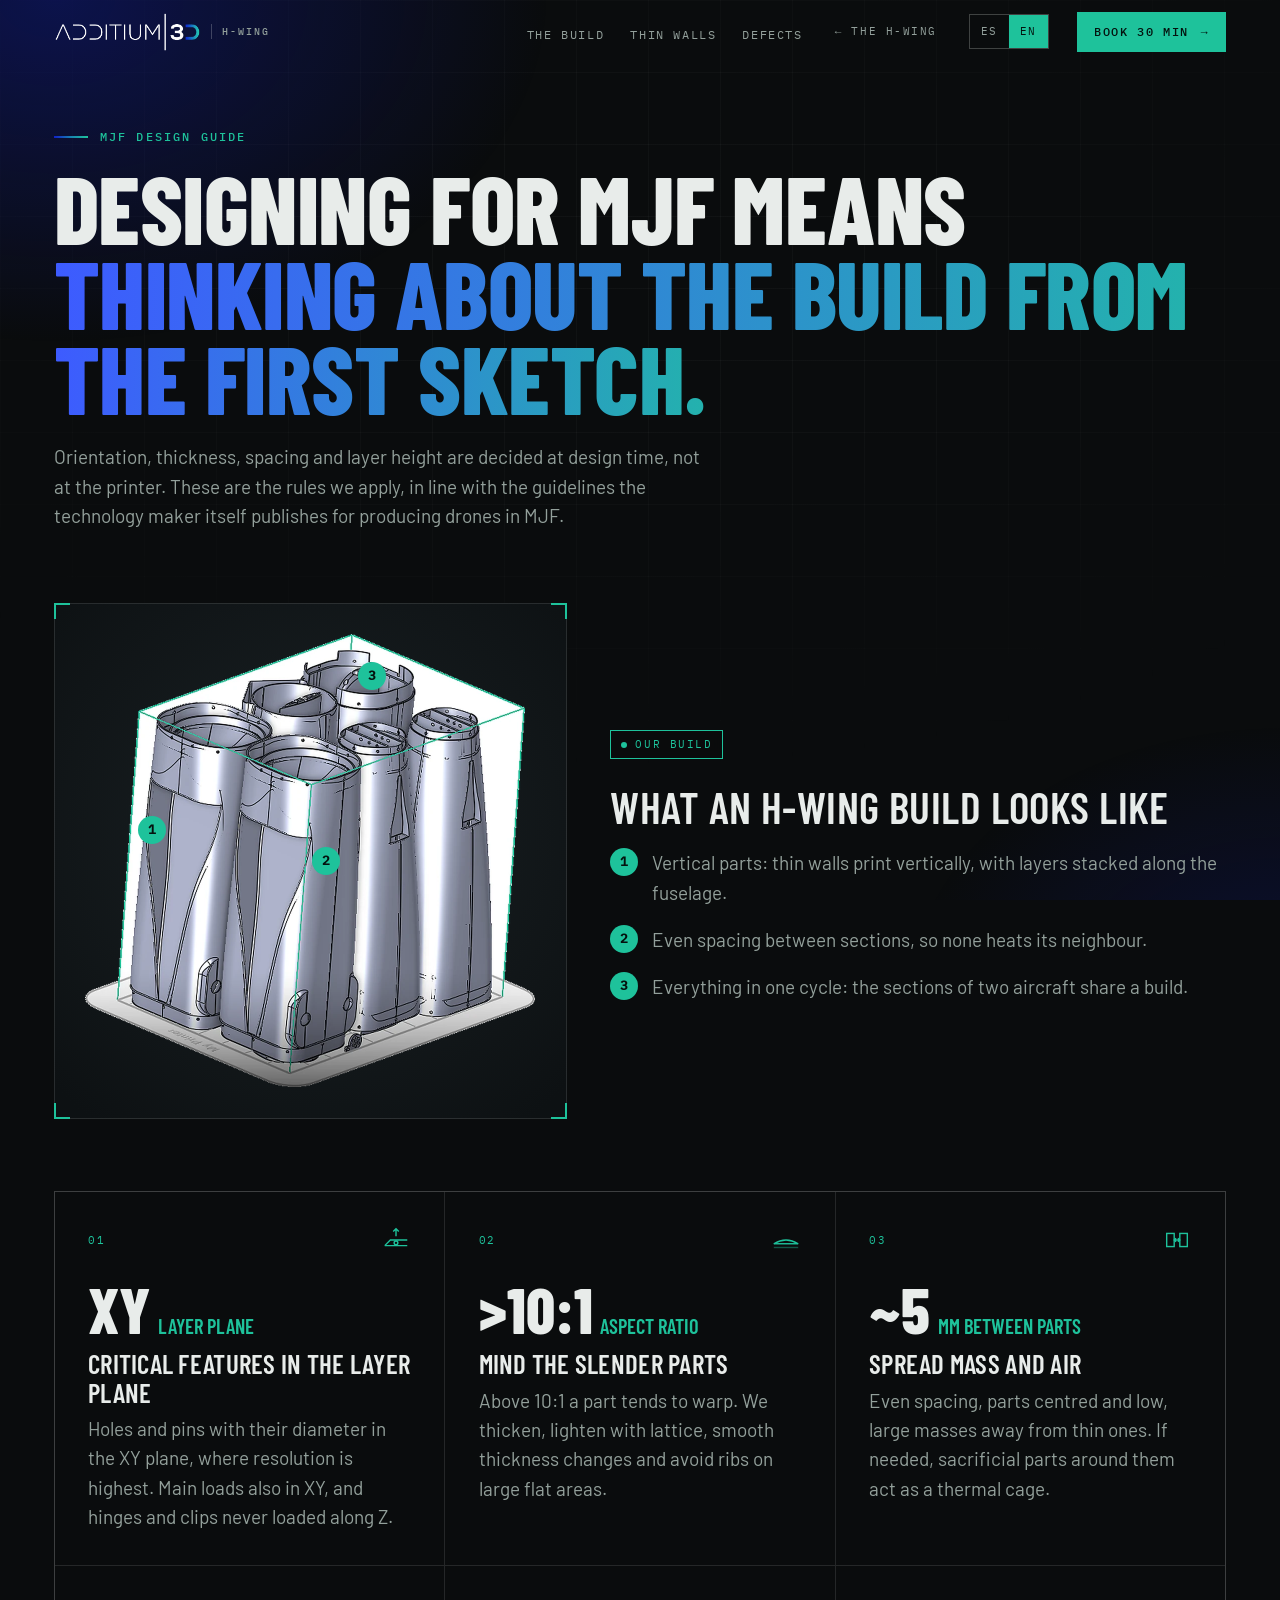
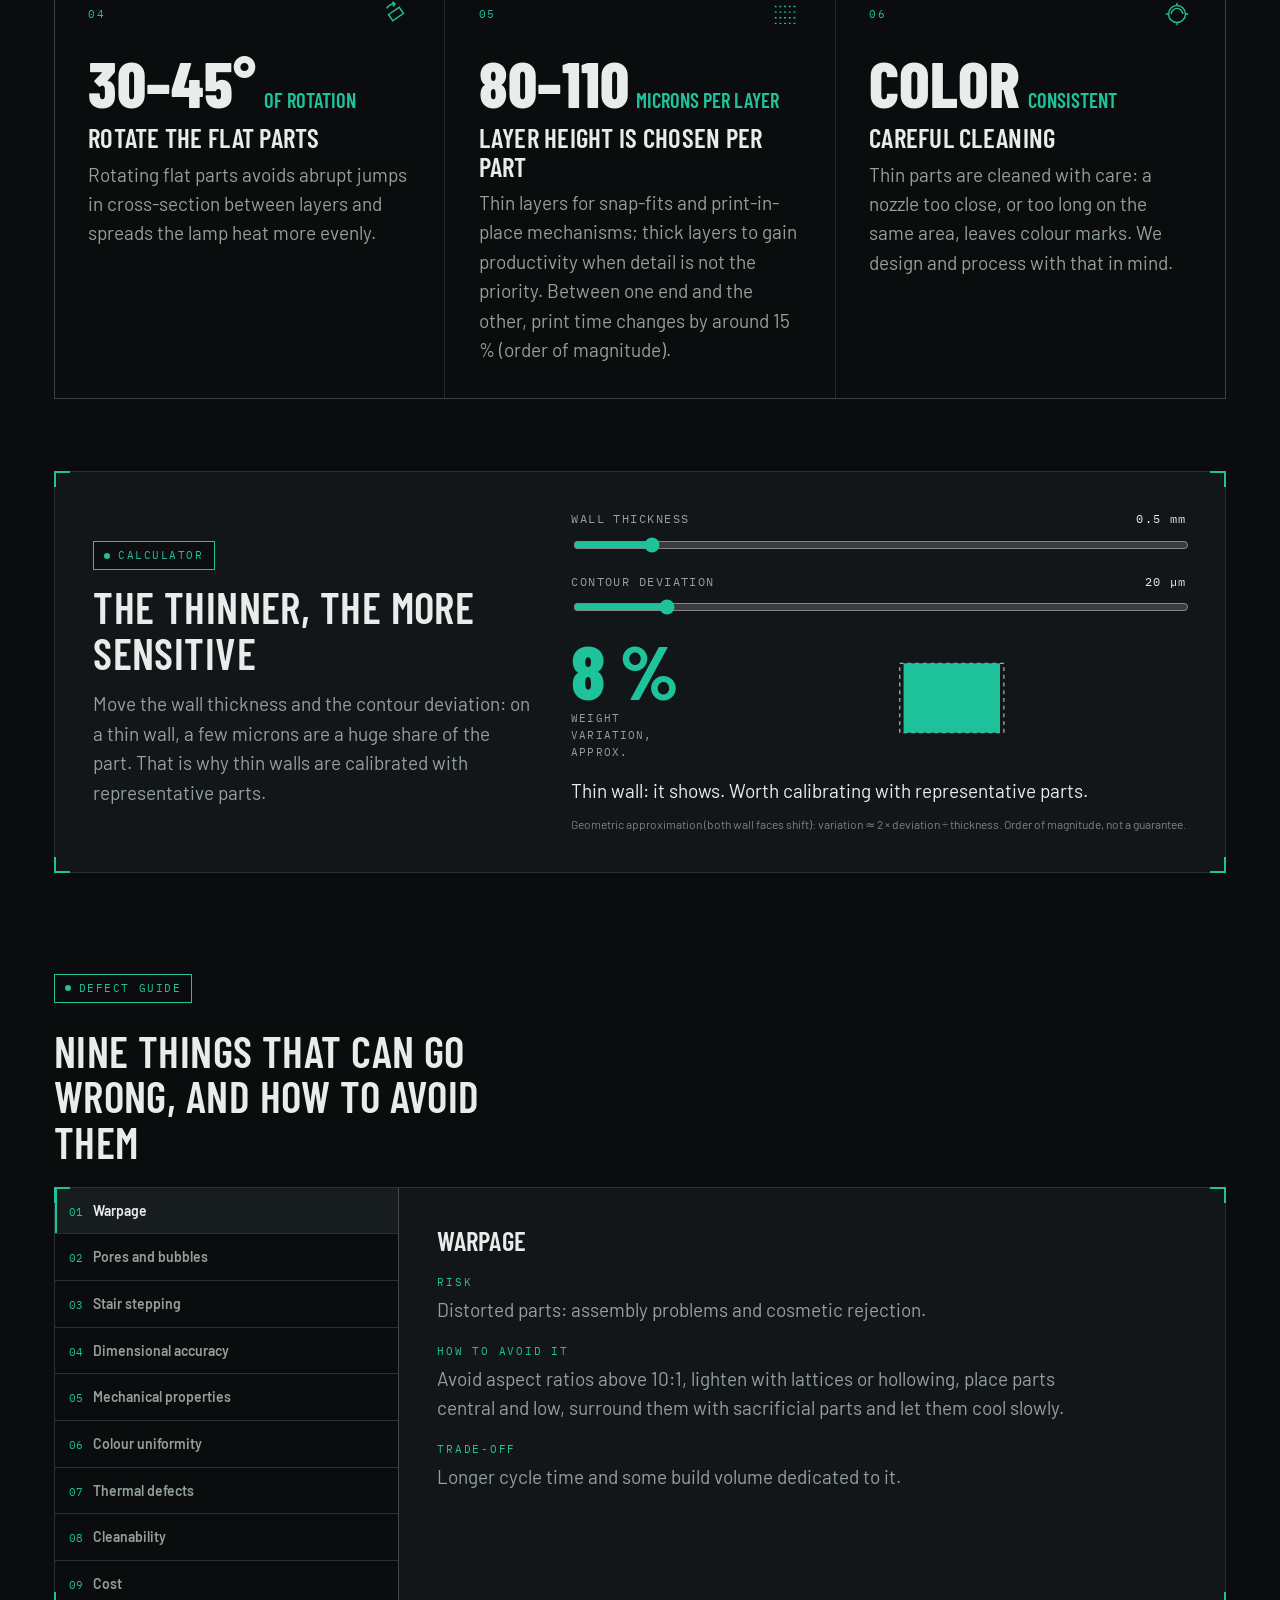
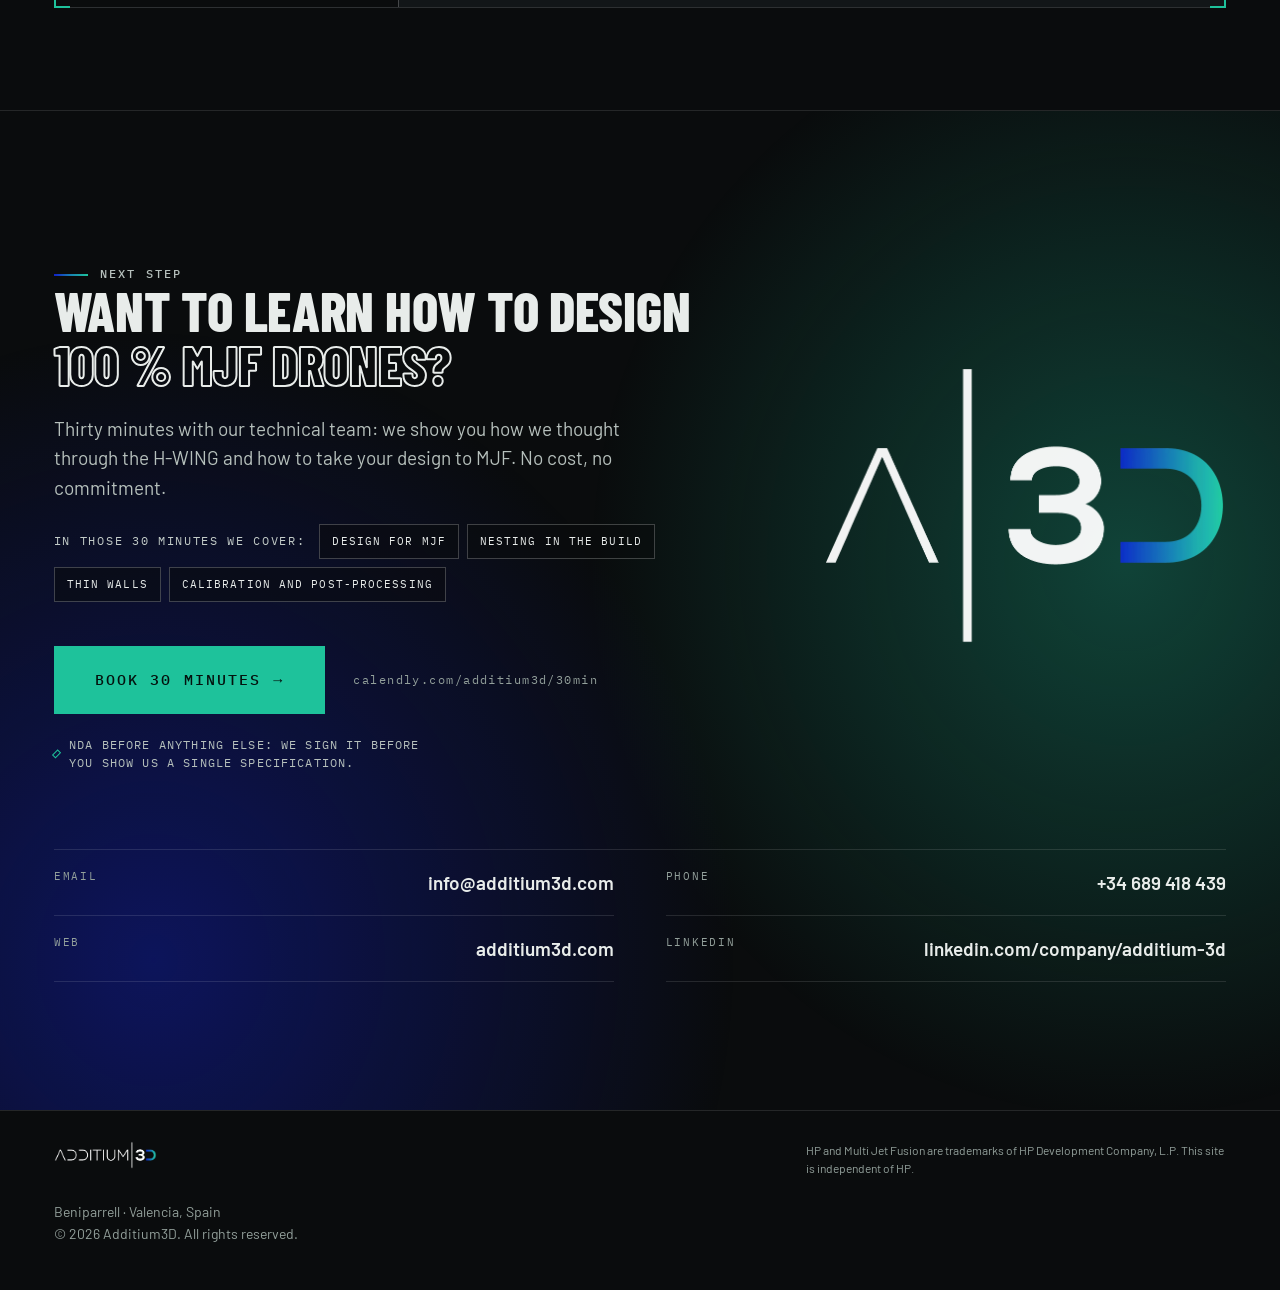
==== diseno.html @ c5a8136a "Add files via upload" ====
<!doctype html>
<html lang="es">
<head>
<meta charset="utf-8">
<meta name="viewport" content="width=device-width,initial-scale=1,viewport-fit=cover">
<title>Diseñar para MJF · Guía | H-WING · Additium3D</title>
<meta name="description" content="Guía de diseño para MJF del equipo de Additium3D: colocación en cuba, espesores de pared, calculadora de sensibilidad y los defectos más habituales con cómo evitarlos.">
<link rel="canonical" href="https://dronesmjf.com/diseno.html">
<meta property="og:type" content="article">
<meta property="og:site_name" content="Additium3D">
<meta property="og:url" content="https://dronesmjf.com/diseno.html">
<meta property="og:image" content="https://dronesmjf.com/og.jpg">
<meta name="theme-color" content="#0a0c0d">
<meta name="color-scheme" content="dark">
<link rel="icon" href="assets/favicon.png" type="image/png">
<link rel="preload" href="assets/fonts/barlow-condensed-latin-800-normal.woff2" as="font" type="font/woff2" crossorigin>
<link rel="stylesheet" href="css/styles.css">
</head>
<body>
<div class="ambient" aria-hidden="true"></div>
<a class="skip" href="#diseno" data-i="skip">Saltar al contenido</a>

<!-- ======================= NAV ======================= -->
<header class="nav" id="nav">
  <div class="wrap">
    <a class="brand" href="index.html" aria-label="Additium3D · H-WING"><img src="assets/img/logo-full.webp" width="111" height="30" alt=""><b>H-WING</b></a>
    <ul class="menu">
      <li><a href="#cuba" data-i="dp.nav.cuba">La cuba</a></li>
      <li><a href="#wcalc" data-i="dp.nav.wall">Pared fina</a></li>
      <li><a href="#defectos" data-i="dp.nav.def">Defectos</a></li>
    </ul>
    <a class="back" href="index.html"><span aria-hidden="true">←</span> <span data-i="dp.back">El H-WING</span></a>
    <div class="lang" role="group" aria-label="Idioma / Language">
      <button type="button" data-lang="es" aria-pressed="true">ES</button>
      <button type="button" data-lang="en" aria-pressed="false">EN</button>
    </div>
    <a class="btn sm primary cta-link" href="https://calendly.com/additium3d/30min" target="_blank" rel="noopener"><span data-i="nav.cta">Reserva 30 min</span> <span class="arr" aria-hidden="true">→</span></a>
  </div>
  <div class="progress" id="progress"></div>
</header>

<main id="top">

<section class="sec dpage" id="diseno">
  <div class="wrap">
    <p class="eyebrow rv" data-i="dp.eyebrow">Guía de diseño para MJF</p>
    <h2 class="display h2 rv" data-i="r.title" style="--d:1">Diseñar para MJF es <em>pensar en la cuba desde el primer trazo.</em></h2>
    <p class="lede rv" data-i="r.lede" style="--d:2">Orientación, espesor, separación y capa se deciden en el diseño, no al imprimir. Estas son las reglas que aplicamos, en línea con las guías que publica el propio fabricante de la tecnología para producir drones en MJF.</p>

    <div class="cuba rv" id="cuba">
      <figure class="cuba-fig frame" style="margin:0">
        <img src="assets/img/cuba.webp" width="900" height="906" alt="Cuba de impresión del H-WING con las secciones de fuselaje colocadas en vertical" data-i-alt="r.cb.alt" loading="lazy">
        <span class="pin" style="left:19%;top:44%">1</span>
        <span class="pin" style="left:53%;top:50%">2</span>
        <span class="pin" style="left:62%;top:14%">3</span>
      </figure>
      <div class="cuba-copy">
        <p class="tag acc" data-i="r.cb.tag">Nuestra cuba</p>
        <h3 class="display h3" data-i="r.cb.t" style="font-size:clamp(28px,3.4vw,46px);margin:14px 0 18px">Así se ve una cuba del H-WING</h3>
        <ol class="cuba-list">
          <li><b>1</b><span data-i="r.cb.1">Piezas verticales: las paredes finas se imprimen en vertical, con las capas apiladas a lo largo del fuselaje.</span></li>
          <li><b>2</b><span data-i="r.cb.2">Separación pareja entre secciones, para que ninguna caliente a su vecina.</span></li>
          <li><b>3</b><span data-i="r.cb.3">Todo en un ciclo: las secciones de dos aeronaves comparten cuba.</span></li>
        </ol>
      </div>
    </div>

    <div class="levers rules">
      <article class="lever rv" style="--d:1">
        <div class="n"><span>01</span><svg viewBox="0 0 32 32"><path d="M4 22h24M4 22l6-6h18"/><circle cx="16" cy="19" r="2"/><path d="M16 4v8M13 7l3-3 3 3"/></svg></div>
        <div class="v"><span>XY</span><small data-i="r.1.u">plano de capa</small></div>
        <h3 class="h3" data-i="r.1.t">Lo crítico, en el plano de capa</h3>
        <p data-i="r.1.d">Agujeros y pasadores con su diámetro en el plano XY, donde la resolución es máxima. Los esfuerzos principales también en XY, y las bisagras y clips nunca cargados en Z.</p>
      </article>
      <article class="lever rv" style="--d:2">
        <div class="n"><span>02</span><svg viewBox="0 0 32 32"><path d="M3 20h26"/><path d="M3 20Q16 12 29 20"/><path d="M3 24h26" opacity=".4"/></svg></div>
        <div class="v"><span>>10:1</span><small data-i="r.2.u">relación de aspecto</small></div>
        <h3 class="h3" data-i="r.2.t">Cuidado con lo esbelto</h3>
        <p data-i="r.2.d">Por encima de 10:1 una pieza tiende a alabearse. Se engrosa, se aligera con celosía, se suavizan los cambios de espesor y se evitan nervios en planos grandes.</p>
      </article>
      <article class="lever rv" style="--d:3">
        <div class="n"><span>03</span><svg viewBox="0 0 32 32"><rect x="5" y="9" width="8" height="14"/><rect x="19" y="9" width="8" height="14"/><path d="M13 16h6M15 14l-2 2 2 2M17 14l2 2-2 2"/></svg></div>
        <div class="v"><span>~5</span><small data-i="r.3.u">mm entre piezas</small></div>
        <h3 class="h3" data-i="r.3.t">Reparte masa y aire</h3>
        <p data-i="r.3.d">Separación homogénea, piezas centradas y bajas, masas grandes lejos de las finas. Si hace falta, piezas sacrificiales alrededor como jaula térmica.</p>
      </article>
      <article class="lever rv" style="--d:1">
        <div class="n"><span>04</span><svg viewBox="0 0 32 32"><rect x="9" y="12" width="14" height="8" transform="rotate(-35 16 16)"/><path d="M6 10a11 11 0 0 1 8-5M12 3l3 2-2 3"/></svg></div>
        <div class="v"><span>30–45°</span><small data-i="r.4.u">de giro</small></div>
        <h3 class="h3" data-i="r.4.t">Gira lo plano</h3>
        <p data-i="r.4.d">Rotar las piezas planas evita saltos bruscos de superficie entre capas y reparte mejor el calor de las lámparas.</p>
      </article>
      <article class="lever rv" style="--d:2">
        <div class="n"><span>05</span><svg viewBox="0 0 32 32"><path d="M4 8h24M4 14h24M4 20h24M4 26h24" stroke-dasharray="2 3"/></svg></div>
        <div class="v"><span>80–110</span><small data-i="r.5.u">micras de capa</small></div>
        <h3 class="h3" data-i="r.5.t">La capa se elige por pieza</h3>
        <p data-i="r.5.d">Capa fina para encajes y mecanismos print-in-place; capa gruesa para ganar productividad cuando el detalle no manda. Entre un extremo y otro, el tiempo de impresión cambia en torno a un 15 % (orden de magnitud).</p>
      </article>
      <article class="lever rv" style="--d:3">
        <div class="n"><span>06</span><svg viewBox="0 0 32 32"><circle cx="16" cy="16" r="9"/><path d="M10 16a6 6 0 0 1 12 0" /><path d="M16 4v3M16 25v3M4 16h3M25 16h3"/></svg></div>
        <div class="v"><span>Color</span><small data-i="r.6.u">uniforme</small></div>
        <h3 class="h3" data-i="r.6.t">Limpieza con mimo</h3>
        <p data-i="r.6.d">Las piezas finas se limpian con cuidado: una pistola demasiado cerca, o mucho tiempo en la misma zona, deja marcas de color. Se diseña y se procesa pensando en ello.</p>
      </article>
    </div>

    <div class="wcalc frame rv" id="wcalc">
      <div class="wc-copy">
        <p class="tag acc" data-i="r.wc.tag">Calculadora</p>
        <h3 class="display h3" data-i="r.wc.t" style="font-size:clamp(28px,3.4vw,46px);margin:14px 0 14px">Cuanto más fina, más sensible</h3>
        <p data-i="r.wc.p">Mueve el espesor de pared y la desviación del contorno: en una pared fina, unas pocas micras son un porcentaje enorme de la pieza. Por eso las paredes finas se calibran con piezas representativas.</p>
      </div>
      <div class="wc-ui">
        <label class="wc-row"><span data-i="r.wc.l1">Espesor de pared</span><output id="wcT">0,5 mm</output>
          <input type="range" id="wcTin" min="0.3" max="2" step="0.1" value="0.5" aria-label="Espesor de pared" data-i-aria="r.wc.l1"></label>
        <label class="wc-row"><span data-i="r.wc.l2">Desviación del contorno</span><output id="wcD">20 µm</output>
          <input type="range" id="wcDin" min="10" max="80" step="5" value="20" aria-label="Desviación del contorno" data-i-aria="r.wc.l2"></label>
        <div class="wc-res">
          <div class="wc-out"><b id="wcV">8 %</b><small data-i="r.wc.out">de variación de peso, aprox.</small></div>
          <svg viewBox="0 0 340 70" role="img" aria-label="Esquema de la sección de una pared con su desviación" data-i-aria="r.wc.aria">
            <rect id="wcGhost" class="wc-ghost" x="145" y="8" width="50" height="54"/>
            <rect id="wcWall" class="wc-wall" x="150" y="8" width="40" height="54"/>
          </svg>
        </div>
        <p class="wc-msg" id="wcM1" data-i="r.wc.m1" hidden>Pared gruesa: la desviación casi no se nota en el peso.</p>
        <p class="wc-msg" id="wcM2" data-i="r.wc.m2">Pared fina: ya se nota. Conviene calibrar con piezas representativas.</p>
        <p class="wc-msg warn" id="wcM3" data-i="r.wc.m3" hidden>Muy sensible: aquí la calibración del proceso lo decide todo.</p>
        <p class="wc-foot" data-i="r.wc.foot">Aproximación geométrica (las dos caras de la pared se desplazan): variación ≈ 2 × desviación ÷ espesor. Orden de magnitud, no una garantía.</p>
      </div>
    </div>

    <div class="dg-head rv" id="defectos">
      <p class="tag acc" data-i="r.dg.tag">Guía de defectos</p>
      <h3 class="display h3" data-i="r.dg.t" style="font-size:clamp(28px,3.4vw,46px);margin:14px 0 0;max-width:22ch">Nueve cosas que pueden torcerse, y cómo se evitan</h3>
    </div>
    <div class="dg frame rv" id="dg">
      <div class="dg-tabs" role="tablist" aria-label="Tipos de defecto" data-i-aria="r.dg.aria">
          <button type="button" role="tab" id="dgt-warp" aria-controls="dgp-warp" aria-selected="true" tabindex="0"><span>01</span><b data-i="r.d.warp.n">Alabeo</b></button>
          <button type="button" role="tab" id="dgt-pore" aria-controls="dgp-pore" aria-selected="false" tabindex="-1"><span>02</span><b data-i="r.d.pore.n">Poros y burbujas</b></button>
          <button type="button" role="tab" id="dgt-stair" aria-controls="dgp-stair" aria-selected="false" tabindex="-1"><span>03</span><b data-i="r.d.stair.n">Escalonado</b></button>
          <button type="button" role="tab" id="dgt-dim" aria-controls="dgp-dim" aria-selected="false" tabindex="-1"><span>04</span><b data-i="r.d.dim.n">Precisión dimensional</b></button>
          <button type="button" role="tab" id="dgt-mech" aria-controls="dgp-mech" aria-selected="false" tabindex="-1"><span>05</span><b data-i="r.d.mech.n">Propiedades mecánicas</b></button>
          <button type="button" role="tab" id="dgt-color" aria-controls="dgp-color" aria-selected="false" tabindex="-1"><span>06</span><b data-i="r.d.color.n">Uniformidad de color</b></button>
          <button type="button" role="tab" id="dgt-therm" aria-controls="dgp-therm" aria-selected="false" tabindex="-1"><span>07</span><b data-i="r.d.therm.n">Defectos térmicos</b></button>
          <button type="button" role="tab" id="dgt-clean" aria-controls="dgp-clean" aria-selected="false" tabindex="-1"><span>08</span><b data-i="r.d.clean.n">Limpieza</b></button>
          <button type="button" role="tab" id="dgt-cost" aria-controls="dgp-cost" aria-selected="false" tabindex="-1"><span>09</span><b data-i="r.d.cost.n">Coste</b></button>
      </div>
      <div class="dg-body">
        <div class="dg-panel" role="tabpanel" id="dgp-warp" aria-labelledby="dgt-warp">
          <h4 class="h3" data-i="r.d.warp.n">Alabeo</h4>
          <dl>
            <div><dt data-i="r.dg.risk">Riesgo</dt><dd data-i="r.d.warp.r">Piezas deformadas: problemas de montaje y rechazo estético.</dd></div>
            <div><dt data-i="r.dg.fix">Cómo se evita</dt><dd data-i="r.d.warp.f">Evitar relaciones de aspecto superiores a 10:1, aligerar con celosía o vaciados, colocar centrado y bajo, rodear con piezas sacrificiales y dejar enfriar despacio.</dd></div>
            <div><dt data-i="r.dg.cost">Contrapartida</dt><dd data-i="r.d.warp.c">Más tiempo de ciclo y algo de volumen de cuba dedicado.</dd></div>
          </dl>
        </div>
        <div class="dg-panel" role="tabpanel" id="dgp-pore" aria-labelledby="dgt-pore" hidden>
          <h4 class="h3" data-i="r.d.pore.n">Poros y burbujas</h4>
          <dl>
            <div><dt data-i="r.dg.risk">Riesgo</dt><dd data-i="r.d.pore.r">Huecos internos en paredes finas: menos vida a fatiga y puntos débiles.</dd></div>
            <div><dt data-i="r.dg.fix">Cómo se evita</dt><dd data-i="r.d.pore.f">Humedad ambiente controlada, calibración térmica al día, detalles pequeños en el centro y mirando hacia abajo, y evitar paredes finas horizontales o inclinadas.</dd></div>
            <div><dt data-i="r.dg.cost">Contrapartida</dt><dd data-i="r.d.pore.c">En casos severos, una espera extra entre capas alarga la tirada.</dd></div>
          </dl>
        </div>
        <div class="dg-panel" role="tabpanel" id="dgp-stair" aria-labelledby="dgt-stair" hidden>
          <h4 class="h3" data-i="r.d.stair.n">Escalonado</h4>
          <dl>
            <div><dt data-i="r.dg.risk">Riesgo</dt><dd data-i="r.d.stair.r">Líneas de capa visibles en superficies inclinadas o curvas.</dd></div>
            <div><dt data-i="r.dg.fix">Cómo se evita</dt><dd data-i="r.d.stair.f">Orientar para evitar ángulos pequeños en las caras planas grandes que miran hacia arriba, y llevar el efecto a la cara menos visible. Una capa más fina lo suaviza.</dd></div>
            <div><dt data-i="r.dg.cost">Contrapartida</dt><dd data-i="r.d.stair.c">Capa más fina: más tiempo y más coste por pieza. No se elimina, se traslada.</dd></div>
          </dl>
        </div>
        <div class="dg-panel" role="tabpanel" id="dgp-dim" aria-labelledby="dgt-dim" hidden>
          <h4 class="h3" data-i="r.d.dim.n">Precisión dimensional</h4>
          <dl>
            <div><dt data-i="r.dg.risk">Riesgo</dt><dd data-i="r.d.dim.r">Desviaciones que impiden ensamblar o crean interferencias.</dd></div>
            <div><dt data-i="r.dg.fix">Cómo se evita</dt><dd data-i="r.d.dim.f">Diámetros de agujeros y ejes en el plano XY, calibración de la máquina con piezas representativas y, en series repetidas, ajuste pieza a pieza.</dd></div>
            <div><dt data-i="r.dg.cost">Contrapartida</dt><dd data-i="r.d.dim.c">Más metrología y tiempo de puesta a punto antes de la serie.</dd></div>
          </dl>
        </div>
        <div class="dg-panel" role="tabpanel" id="dgp-mech" aria-labelledby="dgt-mech" hidden>
          <h4 class="h3" data-i="r.d.mech.n">Propiedades mecánicas</h4>
          <dl>
            <div><dt data-i="r.dg.risk">Riesgo</dt><dd data-i="r.d.mech.r">Resistencia o elasticidad por debajo de lo especificado.</dd></div>
            <div><dt data-i="r.dg.fix">Cómo se evita</dt><dd data-i="r.d.mech.f">Esfuerzos principales en el plano XY, nada crítico cargado en Z, tiradas cortas y ajustes térmicos finos.</dd></div>
            <div><dt data-i="r.dg.cost">Contrapartida</dt><dd data-i="r.d.mech.c">Más temperatura puede degradar el polvo o marcar la superficie: se busca el equilibrio.</dd></div>
          </dl>
        </div>
        <div class="dg-panel" role="tabpanel" id="dgp-color" aria-labelledby="dgt-color" hidden>
          <h4 class="h3" data-i="r.d.color.n">Uniformidad de color</h4>
          <dl>
            <div><dt data-i="r.dg.risk">Riesgo</dt><dd data-i="r.d.color.r">Tonos desiguales entre piezas o zonas: rechazo estético.</dd></div>
            <div><dt data-i="r.dg.fix">Cómo se evita</dt><dd data-i="r.d.color.f">Agrupar piezas de tamaño y espesor parecidos, con la misma orientación, huecos uniformes y una limpieza controlada.</dd></div>
            <div><dt data-i="r.dg.cost">Contrapartida</dt><dd data-i="r.d.color.c">Menos libertad de colocación en la cuba.</dd></div>
          </dl>
        </div>
        <div class="dg-panel" role="tabpanel" id="dgp-therm" aria-labelledby="dgt-therm" hidden>
          <h4 class="h3" data-i="r.d.therm.n">Defectos térmicos</h4>
          <dl>
            <div><dt data-i="r.dg.risk">Riesgo</dt><dd data-i="r.d.therm.r">Degradación o deformación por exceso de calor, con pérdida de propiedades.</dd></div>
            <div><dt data-i="r.dg.fix">Cómo se evita</dt><dd data-i="r.d.therm.f">Reparto uniforme de masa en la cuba y calibración térmica con piezas parecidas a las reales.</dd></div>
            <div><dt data-i="r.dg.cost">Contrapartida</dt><dd data-i="r.d.therm.c">Ensayos previos para afinar la calibración.</dd></div>
          </dl>
        </div>
        <div class="dg-panel" role="tabpanel" id="dgp-clean" aria-labelledby="dgt-clean" hidden>
          <h4 class="h3" data-i="r.d.clean.n">Limpieza</h4>
          <dl>
            <div><dt data-i="r.dg.risk">Riesgo</dt><dd data-i="r.d.clean.r">Polvo atrapado o adherido: más tiempo de postproceso.</dd></div>
            <div><dt data-i="r.dg.fix">Cómo se evita</dt><dd data-i="r.d.clean.f">Ajustar energía y agentes para no sobrefundir ni dejar polvo semifundido, y limpiar con un proceso estándar y controlado.</dd></div>
            <div><dt data-i="r.dg.cost">Contrapartida</dt><dd data-i="r.d.clean.c">Requiere ensayos para no perder calidad de superficie.</dd></div>
          </dl>
        </div>
        <div class="dg-panel" role="tabpanel" id="dgp-cost" aria-labelledby="dgt-cost" hidden>
          <h4 class="h3" data-i="r.d.cost.n">Coste</h4>
          <dl>
            <div><dt data-i="r.dg.risk">Riesgo</dt><dd data-i="r.d.cost.r">Una pieza que no sale a cuenta no se fabrica.</dd></div>
            <div><dt data-i="r.dg.fix">Cómo se evita</dt><dd data-i="r.d.cost.f">Capa más gruesa cuando el detalle no manda, mezcla de polvo fresco y reciclado ajustada, aligerar y empaquetar bien la cuba.</dd></div>
            <div><dt data-i="r.dg.cost">Contrapartida</dt><dd data-i="r.d.cost.c">Puede afectar al acabado o a las propiedades: hay que validarlo.</dd></div>
          </dl>
        </div>
      </div>
    </div>
  </div>
</section>

<!-- ======================= CTA ======================= -->
<section class="cta" id="contacto">
  <div class="wrap">
    <div class="cta-body">
      <p class="eyebrow rv" data-i="dp.next">Siguiente paso</p>
      <h2 class="display rv" style="--d:1"><span data-i="t.t1">¿Quieres aprender a diseñar</span> <span class="o" data-i="t.t2">drones 100 % MJF?</span></h2>
      <p class="rv" style="--d:2" data-i="t.p">Treinta minutos con nuestro equipo técnico: te enseñamos cómo pensamos el H-WING y cómo llevar tu diseño a MJF. Sin coste y sin compromiso.</p>
      <div class="cta-mods rv" style="--d:3">
        <span class="cm-l" data-i="t.mods">En esos 30 minutos vemos:</span>
        <span class="cm" data-i="t.m1">Diseño para MJF</span><span class="cm" data-i="t.m2">Colocación en cuba</span><span class="cm" data-i="t.m3">Paredes finas</span><span class="cm" data-i="t.m4">Calibrado y postproceso</span>
      </div>
      <div class="cta-row rv" style="--d:3">
        <a class="btn primary xl" href="https://calendly.com/additium3d/30min" target="_blank" rel="noopener"><span data-i="t.btn">Reserva 30 minutos</span> <span class="arr" aria-hidden="true">→</span></a>
        <span class="cta-url">calendly.com/additium3d/30min</span>
      </div>
      <p class="cta-nda rv" style="--d:3" data-i="t.nda">NDA antes que nada: lo firmamos antes de ver tu primera especificación.</p>
    </div>
    <img class="cta-mark" src="assets/img/logo-mark.webp" width="813" height="564" alt="" aria-hidden="true" loading="lazy">
    <div class="contact rv" style="--d:4">
      <a href="mailto:info@additium3d.com"><span data-i="t.mail">Email</span>info@additium3d.com</a>
      <a href="tel:+34689418439"><span data-i="t.tel">Teléfono</span>+34 689 418 439</a>
      <a href="https://additium3d.com" target="_blank" rel="noopener"><span>Web</span>additium3d.com</a>
      <a href="https://www.linkedin.com/company/additium-3d" target="_blank" rel="noopener"><span>LinkedIn</span>linkedin.com/company/additium-3d</a>
    </div>
  </div>
</section>

</main>

<footer>
  <div class="wrap">
    <div><img class="ft-logo" src="assets/img/logo-full.webp" width="120" height="33" alt="Additium3D" loading="lazy"><br><span data-i="ft.loc">Beniparrell · Valencia</span><br><span data-i="ft.rights">© 2026 Additium3D. Todos los derechos reservados.</span></div>
    <small data-i="ft.tm">HP y Multi Jet Fusion son marcas de HP Development Company, L.P. Este sitio es independiente de HP.</small>
  </div>
</footer>

<dialog class="lb" id="lb" aria-label="Galería">
  <button class="lb-btn lb-x" type="button" id="lbX" aria-label="Cerrar">✕</button>
  <button class="lb-btn lb-p" type="button" id="lbP" aria-label="Anterior">←</button>
  <button class="lb-btn lb-n" type="button" id="lbN" aria-label="Siguiente">→</button>
  <div class="lb-in"><img id="lbImg" alt=""></div>
  <div class="lb-cap" id="lbCap"></div>
</dialog>

<noscript><style>.rv{opacity:1!important;transform:none!important}.hero h1 .l>span{transform:none!important}.hud-tag{opacity:1!important}.hud .ln{stroke-dashoffset:0!important}</style></noscript>
<script src="js/i18n.js"></script>
<script src="js/app.js"></script>
</body>
</html>
---- css/styles.css ----
/* ==========================================================================
   H-WING · Additium3D — industrial single-page site
   ========================================================================== */

@font-face{font-family:"Barlow Condensed";font-weight:600;font-style:normal;font-display:swap;src:url("../assets/fonts/barlow-condensed-latin-600-normal.woff2") format("woff2")}
@font-face{font-family:"Barlow Condensed";font-weight:800;font-style:normal;font-display:swap;src:url("../assets/fonts/barlow-condensed-latin-800-normal.woff2") format("woff2")}
@font-face{font-family:"Barlow";font-weight:400;font-style:normal;font-display:swap;src:url("../assets/fonts/barlow-latin-400-normal.woff2") format("woff2")}
@font-face{font-family:"Barlow";font-weight:600;font-style:normal;font-display:swap;src:url("../assets/fonts/barlow-latin-600-normal.woff2") format("woff2")}
@font-face{font-family:"IBM Plex Mono";font-weight:400;font-style:normal;font-display:swap;src:url("../assets/fonts/ibm-plex-mono-latin-400-normal.woff2") format("woff2")}
@font-face{font-family:"IBM Plex Mono";font-weight:500;font-style:normal;font-display:swap;src:url("../assets/fonts/ibm-plex-mono-latin-500-normal.woff2") format("woff2")}

:root{
  --bg:#0a0c0d;
  --bg-2:#0e1112;
  --panel:#12161844;
  --panel-solid:#121618;
  --panel-2:#171c1f;
  --line:rgba(232,236,234,.12);
  --line-2:rgba(232,236,234,.24);
  --text:#e8ecea;
  --muted:#93a09b;
  --accent:#1ec29b;
  --accent-ink:#04120e;
  --accent-dim:rgba(30,194,155,.14);
  --warn:#f5a524;
  --navy:#1120c8;
  --navy-l:#3d5bff;
  --teal:#1ec49c;
  --grad:linear-gradient(90deg,#1120c8,#1884b2 50%,#1ec49c);
  --f-display:"Barlow Condensed","Arial Narrow","Helvetica Neue",Arial,sans-serif;
  --f-body:"Barlow",system-ui,-apple-system,"Segoe UI",Roboto,sans-serif;
  --f-mono:"IBM Plex Mono",ui-monospace,SFMono-Regular,Menlo,monospace;
  --nav-h:64px;
  --gut:clamp(20px,4.2vw,64px);
  --ease:cubic-bezier(.2,.8,.2,1);
}

*,*::before,*::after{box-sizing:border-box}
html{scroll-behavior:smooth;scroll-padding-top:calc(var(--nav-h) + 8px);-webkit-text-size-adjust:100%}
body{margin:0;background:var(--bg);color:var(--text);font-family:var(--f-body);font-size:clamp(16px,1.05vw + 10px,19px);line-height:1.55;overflow-x:hidden;-webkit-font-smoothing:antialiased}
img,svg,video{display:block;max-width:100%}
a{color:inherit}
button{font:inherit;color:inherit;cursor:pointer}
em{font-style:normal;color:var(--accent)}
@supports (-webkit-background-clip:text) or (background-clip:text){
  em{background:linear-gradient(90deg,var(--navy-l) 0%,var(--teal) 55%,var(--teal) 100%);background-size:220% 100%;background-position:calc(var(--page,0) * 100%) 0;-webkit-background-clip:text;background-clip:text;color:transparent;-webkit-box-decoration-break:clone;box-decoration-break:clone}
}
/* navy -> teal ambient, shifts with scroll (same transition as the D in the logo) */
.ambient{position:fixed;inset:0;z-index:-1;pointer-events:none;overflow:hidden}
.ambient::before,.ambient::after{content:"";position:absolute;inset:-10%}
.ambient::before{background:radial-gradient(55vw 55vh at 12% 8%,rgba(17,32,200,.34),transparent 70%),radial-gradient(42vw 42vh at 92% 100%,rgba(17,32,200,.2),transparent 70%);opacity:calc(1.15 - var(--page,0) * 1.5)}
.ambient::after{background:radial-gradient(55vw 55vh at 88% 12%,rgba(30,196,156,.26),transparent 70%),radial-gradient(45vw 45vh at 6% 96%,rgba(30,196,156,.15),transparent 70%);opacity:calc(var(--page,0) * 1.5 - .15)}
::selection{background:var(--accent);color:var(--accent-ink)}
:focus-visible{outline:2px solid var(--accent);outline-offset:3px}

/* blueprint grid backdrop */
body::before{content:"";position:fixed;inset:0;z-index:-1;pointer-events:none;
  background-image:linear-gradient(var(--line) 1px,transparent 1px),linear-gradient(90deg,var(--line) 1px,transparent 1px);
  background-size:72px 72px;opacity:.28;
  mask-image:radial-gradient(ellipse 90% 70% at 50% 30%,#000 25%,transparent 85%);
  -webkit-mask-image:radial-gradient(ellipse 90% 70% at 50% 30%,#000 25%,transparent 85%)}

.skip{position:absolute;left:-999px;top:8px;background:var(--accent);color:var(--accent-ink);padding:8px 14px;z-index:200}
.skip:focus{left:8px}

.wrap{width:100%;max-width:1360px;margin-inline:auto;padding-inline:var(--gut)}

/* ---------- type ---------- */
.eyebrow{display:flex;align-items:center;gap:12px;font-family:var(--f-mono);font-weight:500;font-size:12px;letter-spacing:.18em;text-transform:uppercase;color:var(--accent);margin:0 0 18px}
.eyebrow::before{content:"";width:34px;height:2px;background:var(--grad)}
.display{font-family:var(--f-display);font-weight:800;text-transform:uppercase;line-height:.9;letter-spacing:-.005em;margin:0}
.h2{font-size:clamp(44px,7.4vw,112px)}
.h3{font-family:var(--f-display);font-weight:600;text-transform:uppercase;font-size:clamp(22px,2.1vw,30px);line-height:1.05;margin:0 0 8px;letter-spacing:.01em}
.lede{color:var(--muted);max-width:60ch;margin:22px 0 0}
.mono{font-family:var(--f-mono)}
.tag{display:inline-flex;align-items:center;gap:8px;font-family:var(--f-mono);font-size:11px;letter-spacing:.14em;text-transform:uppercase;padding:5px 10px;border:1px solid var(--line-2);background:rgba(10,12,13,.7);backdrop-filter:blur(6px);color:var(--text)}
.tag.acc{border-color:var(--accent);color:var(--accent)}
.tag.acc::before{content:"";width:6px;height:6px;border-radius:50%;background:var(--accent);box-shadow:0 0 0 0 var(--accent);animation:pulse 2.2s infinite}
@keyframes pulse{0%{box-shadow:0 0 0 0 rgba(30,194,155,.6)}70%{box-shadow:0 0 0 8px rgba(30,194,155,0)}100%{box-shadow:0 0 0 0 rgba(30,194,155,0)}}

section{position:relative}
.sec{padding-block:clamp(56px,8vw,120px)}

/* corner-bracket frame */
.frame{position:relative;background:var(--panel-solid);border:1px solid var(--line)}
.frame::before{content:"";position:absolute;inset:-1px;pointer-events:none;z-index:3;--c:var(--accent);--l:16px;--w:2px;
  background:
    linear-gradient(var(--c),var(--c)) top left/var(--l) var(--w) no-repeat,
    linear-gradient(var(--c),var(--c)) top left/var(--w) var(--l) no-repeat,
    linear-gradient(var(--c),var(--c)) top right/var(--l) var(--w) no-repeat,
    linear-gradient(var(--c),var(--c)) top right/var(--w) var(--l) no-repeat,
    linear-gradient(var(--c),var(--c)) bottom left/var(--l) var(--w) no-repeat,
    linear-gradient(var(--c),var(--c)) bottom left/var(--w) var(--l) no-repeat,
    linear-gradient(var(--c),var(--c)) bottom right/var(--l) var(--w) no-repeat,
    linear-gradient(var(--c),var(--c)) bottom right/var(--w) var(--l) no-repeat}

/* ---------- buttons ---------- */
.btn{--h:52px;display:inline-flex;align-items:center;justify-content:center;gap:12px;height:var(--h);padding:0 26px;border:1px solid var(--line-2);background:transparent;color:var(--text);text-decoration:none;font-family:var(--f-mono);font-weight:500;font-size:13px;letter-spacing:.14em;text-transform:uppercase;position:relative;overflow:hidden;transition:color .3s var(--ease),border-color .3s var(--ease),transform .3s var(--ease)}
.btn::after{content:"";position:absolute;inset:0;background:var(--grad);transform:translateX(-101%);transition:transform .45s var(--ease);z-index:-1}
.btn:hover{color:#fff;border-color:var(--navy-l)}
.btn:hover::after{transform:none}
.btn .arr{transition:transform .3s var(--ease)}
.btn:hover .arr{transform:translateX(5px)}
.btn.primary{background:var(--accent);color:var(--accent-ink);border-color:var(--accent);z-index:0}
.btn.primary::after{background:linear-gradient(90deg,#1120c8,#1884b2)}
.btn.primary:hover{color:#fff;border-color:var(--navy-l)}
.btn.sm{--h:40px;padding:0 16px;font-size:11.5px}
.btn.xl{--h:68px;padding:0 40px;font-size:15px}

/* ---------- nav ---------- */
.nav{position:fixed;inset:0 0 auto 0;height:var(--nav-h);z-index:100;display:flex;align-items:center;transition:background .4s,border-color .4s;border-bottom:1px solid transparent}
.nav.solid{background:rgba(10,12,13,.82);backdrop-filter:blur(14px);-webkit-backdrop-filter:blur(14px);border-color:var(--line)}
.nav .wrap{display:flex;align-items:center;gap:28px}
.brand{font-family:var(--f-display);font-weight:800;font-size:24px;letter-spacing:.06em;text-decoration:none;text-transform:uppercase;display:flex;align-items:center;gap:10px;margin-right:auto}
.brand img{height:40px;width:auto}
.brand b{font-family:var(--f-mono);font-weight:500;font-size:10px;letter-spacing:.2em;color:var(--muted);border-left:1px solid var(--line-2);padding-left:10px;display:none}
.menu{display:none;gap:26px;list-style:none;margin:0;padding:0}
.menu a{font-family:var(--f-mono);font-size:11.5px;letter-spacing:.14em;text-transform:uppercase;text-decoration:none;color:var(--muted);transition:color .25s;position:relative;padding:6px 0}
.menu a:hover,.menu a.on{color:var(--text)}
.menu a.on::after{content:"";position:absolute;left:0;right:0;bottom:0;height:1px;background:var(--accent)}
.lang{display:flex;border:1px solid var(--line-2)}
.lang button{background:transparent;border:0;padding:8px 11px;font-family:var(--f-mono);font-size:11px;letter-spacing:.14em;color:var(--muted);transition:background .25s,color .25s}
.lang button[aria-pressed="true"]{background:var(--accent);color:var(--accent-ink)}
.progress{position:absolute;left:0;bottom:-1px;height:2px;width:100%;background:var(--grad);transform:scaleX(var(--sp,0));transform-origin:left;pointer-events:none}
.menu a{white-space:nowrap}
@media (min-width:1120px){.menu{display:flex}.brand b{display:block}}
@media (min-width:980px) and (max-width:1119px){.brand b{display:block}}

/* ---------- hero ---------- */
.hero{min-height:100vh;min-height:100svh;display:flex;align-items:flex-end;overflow:hidden;padding:calc(var(--nav-h) + 8vh) 0 0;isolation:isolate}
.hero-stage{position:absolute;top:calc(var(--nav-h) + 5vh);right:-1vw;width:min(61vw,1040px);aspect-ratio:1448/1086;z-index:-1;
  transform:translate3d(var(--px,0px),calc(var(--py,0px) + var(--sy,0px)),0);will-change:transform}
.hero-img{position:absolute;inset:0;width:100%;height:100%;object-fit:cover;
  -webkit-mask-image:radial-gradient(ellipse 78% 76% at 50% 50%,#000 66%,transparent 100%),linear-gradient(90deg,transparent,#000 5%,#000 84%,transparent),linear-gradient(180deg,transparent,#000 14%,#000 84%,transparent),radial-gradient(ellipse 80% 90% at 0% 100%,transparent 45%,#000 100%);-webkit-mask-composite:source-in;mask-image:radial-gradient(ellipse 78% 76% at 50% 50%,#000 66%,transparent 100%),linear-gradient(90deg,transparent,#000 5%,#000 84%,transparent),linear-gradient(180deg,transparent,#000 14%,#000 84%,transparent),radial-gradient(ellipse 80% 90% at 0% 100%,transparent 45%,#000 100%);mask-composite:intersect;
  animation:float 11s ease-in-out infinite}
@keyframes float{0%,100%{transform:translateY(0) rotate(0)}50%{transform:translateY(-10px) rotate(.35deg)}}
.hud{position:absolute;inset:0;pointer-events:none}
.hud svg{position:absolute;inset:0;width:100%;height:100%;overflow:visible}
.hud path,.hud line,.hud circle{fill:none;stroke:var(--accent);stroke-width:1;vector-effect:non-scaling-stroke}
.hud .dot{fill:var(--accent);stroke:none}
.hud .ln{stroke-dasharray:1;stroke-dashoffset:1;animation:draw 1.3s var(--ease) forwards;animation-delay:calc(1.1s + var(--d,0s))}
@keyframes draw{to{stroke-dashoffset:0}}
.hud-tag{position:absolute;font-family:var(--f-mono);font-size:11px;letter-spacing:.14em;text-transform:uppercase;color:var(--text);background:rgba(10,12,13,.72);border:1px solid var(--accent);padding:5px 9px;white-space:nowrap;opacity:0;animation:fade .8s var(--ease) forwards;animation-delay:calc(1.5s + var(--d,0s))}
.hud-tag::before{content:attr(data-n);color:var(--accent);margin-right:8px}
@keyframes fade{to{opacity:1}}
.hero-render{position:absolute;right:calc(var(--gut) + 3vw);top:calc(var(--nav-h) + 3vh)}
.hero-copy{position:relative;width:100%;padding-bottom:clamp(26px,5vh,56px)}
.hero h1{font-family:var(--f-display);font-weight:800;text-transform:uppercase;font-size:clamp(96px,12.6vw,214px);line-height:.8;letter-spacing:-.015em;margin:12px 0 0;display:flex;flex-wrap:nowrap}
.hero h1 .l{display:inline-block;overflow:hidden;padding-bottom:.06em}
.hero h1 .l>span{display:inline-block;transform:translateY(105%);animation:rise 1s var(--ease) forwards;animation-delay:calc(.15s + var(--i) * 70ms)}
.hero h1 .o{-webkit-text-stroke:2px var(--text);color:transparent}
@keyframes rise{to{transform:none}}
.hero-sub{font-family:var(--f-display);font-weight:600;text-transform:uppercase;font-size:clamp(24px,3.2vw,46px);line-height:1.02;margin:clamp(14px,2.4vh,26px) 0 0;max-width:20ch;letter-spacing:.01em}
.hero-lede{color:var(--muted);max-width:46ch;margin:14px 0 0}
.hero-cta{display:flex;flex-wrap:wrap;gap:12px;margin-top:clamp(20px,3.4vh,34px)}
.hero-stats{display:grid;grid-template-columns:repeat(2,1fr);margin-top:clamp(28px,5vh,56px);border-top:1px solid var(--line)}
.hero-stats div{padding:16px 0 0;border-right:1px solid var(--line);padding-left:18px}
.hero-stats div:first-child{padding-left:0}
.hero-stats div:nth-child(2n){border-right:0}
.hero-stats strong{display:block;font-family:var(--f-display);font-weight:800;font-size:clamp(28px,3.4vw,46px);line-height:1;text-transform:uppercase}
.hero-stats span{font-family:var(--f-mono);font-size:10.5px;letter-spacing:.14em;text-transform:uppercase;color:var(--muted)}
.scrollcue{position:absolute;right:var(--gut);bottom:clamp(26px,5vh,56px);display:none;align-items:center;gap:12px;writing-mode:vertical-rl;font-family:var(--f-mono);font-size:10.5px;letter-spacing:.2em;text-transform:uppercase;color:var(--muted)}
.scrollcue::after{content:"";width:1px;height:56px;background:linear-gradient(var(--accent),transparent);animation:cue 2s ease-in-out infinite;transform-origin:top}
@keyframes cue{0%{transform:scaleY(0)}60%{transform:scaleY(1)}100%{transform:scaleY(1);opacity:0}}

@media (max-width:899px){
  .hero{flex-direction:column;align-items:stretch;justify-content:flex-start;padding-top:calc(var(--nav-h) + 8px)}
  .hero-stage{position:relative;top:auto;right:auto;width:124%;max-width:none;margin:0 -12% 0;z-index:0;flex:none}
  .hero .wrap{width:100%}
  .nav .wrap{gap:10px}
  .nav .btn.sm{white-space:nowrap;font-size:10px;padding-inline:10px;flex:none}
  .nav .btn.sm .arr{display:none}
  .hud-tag:not([data-n="03"]){display:none}
  .hero h1{font-size:clamp(84px,25vw,150px)}
  .hero .wrap{display:flex;flex-direction:column}
  .hero-copy{margin-top:-6vw}
  .hud-tag{font-size:9px;padding:3px 6px}
  .hero-render{right:12%;top:6%}
}
@media (min-width:900px){
  .hero-stats{grid-template-columns:repeat(4,1fr);max-width:880px}
  .hero-stats div:nth-child(2n){border-right:1px solid var(--line)}
  .hero-stats div:last-child{border-right:0}
  .scrollcue{display:flex}
}
@media (min-width:900px){ .hero-copy{max-width:760px} .hero .wrap{display:flex} }

/* ---------- ticker ---------- */
.ticker{border-block:1px solid var(--line);background:var(--bg-2);overflow:hidden;white-space:nowrap}
.ticker-track{display:inline-flex;animation:tick 48s linear infinite;will-change:transform}
.ticker span{font-family:var(--f-mono);font-size:12px;letter-spacing:.2em;text-transform:uppercase;color:var(--muted);padding:15px 0;display:inline-block}
.ticker span::after{content:"";}
@keyframes tick{to{transform:translateX(-50%)}}

/* ---------- reveal ---------- */
.rv{opacity:0;transform:translateY(28px);transition:opacity .9s var(--ease),transform .9s var(--ease);transition-delay:calc(var(--d,0) * 90ms)}
.rv.in{opacity:1;transform:none}

/* ---------- numbers ---------- */
.nums{display:grid;grid-template-columns:1fr;margin-top:clamp(36px,6vw,80px);border-top:1px solid var(--line-2)}
.num-card{padding:clamp(24px,3vw,40px) 0;border-bottom:1px solid var(--line);display:grid;grid-template-columns:minmax(0,1fr);gap:8px}
.num-card .big{font-family:var(--f-display);font-weight:800;font-size:clamp(76px,13vw,176px);line-height:.85;padding-bottom:.1em;text-transform:uppercase;display:flex;align-items:baseline;gap:.12em;letter-spacing:-.01em}
.num-card .big small{font-size:.36em;color:var(--accent);font-weight:600;letter-spacing:.02em}
.num-card p{margin:0;color:var(--muted);max-width:34ch}
.num-card .k{font-family:var(--f-mono);font-size:11px;letter-spacing:.18em;color:var(--accent);text-transform:uppercase}
@media (min-width:900px){
  .nums{grid-template-columns:repeat(4,1fr)}
  .num-card{border-bottom:0;border-right:1px solid var(--line);padding-inline:clamp(16px,1.8vw,30px)}
  .num-card:first-child{padding-left:0}
  .num-card:last-child{border-right:0}
  .num-card .big{font-size:clamp(64px,7.4vw,124px)}
}

/* ---------- scrubbed assembly ---------- */
.scrubwrap{padding-block:clamp(56px,8vw,110px)}
.stick{position:relative;display:flex;align-items:center}
.mont-grid{display:grid;grid-template-columns:minmax(0,1fr);gap:clamp(16px,3vw,56px);align-items:center;width:100%}
.mont-copy .h2{font-size:clamp(34px,4.2vw,64px)}
.steps{list-style:none;margin:clamp(14px,3vh,32px) 0 0;padding:0 0 0 26px;position:relative;counter-reset:s}
.steps::before,.steps::after{content:"";position:absolute;left:0;top:6px;bottom:6px;width:2px;background:var(--line-2)}
.steps::after{background:var(--accent);transform-origin:top;transform:scaleY(var(--p,0))}
.steps li{position:relative;padding:8px 0;opacity:.38;transition:opacity .5s var(--ease)}
.steps li.on{opacity:1}
.steps li::before{counter-increment:s;content:"0" counter(s);position:absolute;left:-26px;top:11px;transform:translateX(-100%);width:0;font-family:var(--f-mono);font-size:11px;letter-spacing:.14em;color:var(--accent);display:none}
.steps h3{font-family:var(--f-display);font-weight:600;text-transform:uppercase;font-size:clamp(22px,2.6vw,34px);line-height:1.05;margin:0;display:flex;gap:12px;align-items:baseline}
.steps h3 i{font-style:normal;font-family:var(--f-mono);font-weight:500;font-size:11px;letter-spacing:.14em;color:var(--accent)}
.steps p{margin:0;color:var(--muted);max-height:0;overflow:hidden;transition:max-height .6s var(--ease),margin .6s var(--ease)}
.steps li.on p{max-height:9em;margin-top:6px}
.mont-vis{position:relative;aspect-ratio:960/560;overflow:hidden;background:
  radial-gradient(ellipse 70% 70% at 50% 50%,#1a2124 0,#0e1214 70%);}
.mont-vis svg.cad{position:absolute;inset:0;width:100%;height:100%}
.vis-hud{position:absolute;left:14px;right:14px;top:12px;display:flex;justify-content:space-between;align-items:center;z-index:4;font-family:var(--f-mono);font-size:10.5px;letter-spacing:.16em;text-transform:uppercase;color:var(--muted)}
.vis-hud .ph{color:var(--accent)}
.vis-hud .phs{position:relative;height:1.2em;min-width:18em}
.vis-hud .phs span{position:absolute;left:0;top:0;opacity:0;transition:opacity .35s}
.vis-hud .phs span.on{opacity:1}
.vis-foot{position:absolute;left:14px;right:14px;bottom:10px;z-index:4;display:flex;justify-content:space-between;font-family:var(--f-mono);font-size:10px;letter-spacing:.14em;text-transform:uppercase;color:var(--muted)}
.cad .shape{fill:rgba(210,224,219,var(--fo,0));stroke:#c9d6d1;stroke-width:1.4;stroke-dasharray:1;stroke-dashoffset:var(--do,1);vector-effect:non-scaling-stroke;transition:fill .3s}
.cad .joint{stroke:var(--accent);stroke-width:1;stroke-dasharray:3 4;fill:none;vector-effect:non-scaling-stroke;opacity:var(--jo,0)}
.cad .rod{stroke:var(--accent);stroke-width:3;stroke-linecap:round;stroke-dasharray:1;stroke-dashoffset:var(--ro,1);vector-effect:non-scaling-stroke}
.cad .lab{font-family:var(--f-mono);font-size:11px;letter-spacing:.12em;text-transform:uppercase;fill:var(--muted)}
.cad #labParts,.cad #labDeploy{opacity:0}
.cad .lab.acc{fill:var(--accent)}
.cad .dim{stroke:var(--line-2);stroke-width:1;fill:none;vector-effect:non-scaling-stroke}
.cuba-wrap{position:absolute;inset:0;display:grid;place-items:center;opacity:0;transition:opacity .5s;z-index:2;pointer-events:none}
.cuba-wrap.on{opacity:1}
.cuba-box{position:relative;height:84%;aspect-ratio:900/906}
.cuba-box img{position:absolute;inset:0;width:100%;height:100%;clip-path:inset(calc((1 - var(--r,0)) * 100%) 0 0 0)}
.cuba-box .scan{position:absolute;left:-6%;right:-6%;top:calc((1 - var(--r,0)) * 100%);height:2px;background:var(--accent);box-shadow:0 0 18px 4px rgba(30,194,155,.55);opacity:calc(var(--r,0) * 20)}
.cuba-box .dims{position:absolute;inset:0;pointer-events:none}
.cuba-info{position:absolute;left:18px;top:42px;transform:none;z-index:4;text-align:left;font-family:var(--f-mono);font-size:11px;letter-spacing:.14em;text-transform:uppercase;line-height:1.7}
.cuba-info b{display:block;font-family:var(--f-display);font-weight:800;font-size:clamp(30px,3.6vw,52px);color:var(--accent);line-height:.9;letter-spacing:0}
.cuba-info .pct{color:var(--text)}
@media (min-width:900px){
  .mont-grid{grid-template-columns:minmax(0,5fr) minmax(0,7fr)}
  .steps li::before{display:none}
}
@media (max-width:899px){
  .mont-grid{align-content:center}
  .mont-vis{order:-1;aspect-ratio:4/3}
  .mont-copy .eyebrow{margin-bottom:8px}
  .mont-copy .h2{font-size:clamp(30px,8vw,44px)}
  .steps li:not(.on) p{max-height:0}
  .vis-hud .phs{min-width:14em}
  .cuba-info{top:34px;transform:none;left:12px;font-size:9px}
  .cuba-info{display:none}
  .hud svg{display:none}
}

/* ---------- compare slider ---------- */
.dep-grid{display:grid;gap:clamp(28px,4vw,64px);grid-template-columns:minmax(0,1fr);align-items:center;margin-top:clamp(32px,5vw,64px)}
.compare{--x:50%;position:relative;aspect-ratio:4/3;overflow:hidden;background:#000;user-select:none;-webkit-user-select:none;touch-action:pan-y}
.compare img{position:absolute;inset:0;width:100%;height:100%;object-fit:cover;pointer-events:none}
.compare .top{clip-path:inset(0 0 0 var(--x))}
.compare .handle{position:absolute;top:0;bottom:0;left:var(--x);width:2px;background:var(--accent);z-index:3;transform:translateX(-1px);box-shadow:0 0 22px rgba(30,194,155,.6)}
.compare .handle i{position:absolute;top:50%;left:50%;width:46px;height:46px;border-radius:50%;background:var(--bg);border:2px solid var(--accent);transform:translate(-50%,-50%);display:grid;place-items:center;font-style:normal;color:var(--accent);font-family:var(--f-mono);font-size:14px;letter-spacing:-.1em}
.compare input{position:absolute;inset:0;width:100%;height:100%;opacity:0;cursor:ew-resize;z-index:4;margin:0}
.compare:focus-within{outline:2px solid var(--accent);outline-offset:3px}
.compare .tag{position:absolute;bottom:14px;z-index:5}
.compare .tag.l{left:14px}
.compare .tag.r{right:14px}
.compare .tag.t{top:14px;left:14px;bottom:auto}
.feat{list-style:none;margin:0;padding:0;display:grid;gap:0}
.feat li{padding:22px 0;border-top:1px solid var(--line);display:grid;grid-template-columns:48px 1fr;gap:6px 14px}
.feat li:last-child{border-bottom:1px solid var(--line)}
.feat .ic{grid-row:span 2;width:40px;height:40px;border:1px solid var(--accent);display:grid;place-items:center;color:var(--accent);font-family:var(--f-mono);font-size:12px}
.feat h3{margin:0}
.feat p{margin:0;color:var(--muted)}
@media (min-width:900px){.dep-grid{grid-template-columns:minmax(0,7fr) minmax(0,5fr)}}

/* ---------- wall 0.5 ---------- */
.wall-grid{display:grid;gap:clamp(28px,5vw,80px);grid-template-columns:minmax(0,1fr);align-items:center}
.vid{position:relative;aspect-ratio:9/16;max-height:78vh;margin-inline:auto;width:min(100%,420px);overflow:hidden;background:#000}
.vid video{width:100%;height:100%;object-fit:cover}
.vid .tag{position:absolute;left:12px;top:12px;z-index:5}
.vid figcaption{position:absolute;left:0;right:0;bottom:0;padding:34px 16px 14px;background:linear-gradient(transparent,rgba(0,0,0,.85));font-family:var(--f-mono);font-size:11px;letter-spacing:.12em;text-transform:uppercase;z-index:4;color:var(--text)}
.bigmm{font-family:var(--f-display);font-weight:800;text-transform:uppercase;font-size:clamp(110px,20vw,300px);line-height:.8;letter-spacing:-.02em;display:flex;align-items:baseline;gap:.08em;margin:6px 0 0;padding-bottom:.2em}
.bigmm small{font-size:.28em;color:var(--accent);letter-spacing:0;font-weight:600}
.ruler{margin-top:clamp(26px,4vw,44px)}
.ruler-lab{font-family:var(--f-mono);font-size:11px;letter-spacing:.16em;text-transform:uppercase;color:var(--muted);display:flex;justify-content:space-between;margin-bottom:10px}
.ruler svg{width:100%;height:auto;overflow:visible}
.ruler .tick{stroke:var(--line-2);stroke-width:1;vector-effect:non-scaling-stroke}
.ruler .tick.m{stroke:var(--muted)}
.ruler .base{stroke:var(--muted);stroke-width:1;vector-effect:non-scaling-stroke}
.ruler .bar{fill:var(--accent);transform-origin:0 50%;transform:scaleX(0);transition:transform 1.6s var(--ease) .2s}
.ruler.in .bar{transform:scaleX(1)}
.ruler text{font-family:var(--f-mono);font-size:11px;fill:var(--muted)}
.ruler .callout{stroke:var(--accent);stroke-width:1;fill:none;vector-effect:non-scaling-stroke;opacity:0;transition:opacity .6s 1.6s}
.ruler.in .callout,.ruler.in .ct{opacity:1}
.ruler .ct{fill:var(--accent);opacity:0;transition:opacity .6s 1.8s}
.wrows{display:grid;gap:12px;margin-bottom:6px}
.wr-n{display:block;font-family:var(--f-mono);font-size:11px;letter-spacing:.14em;text-transform:uppercase;color:var(--muted);margin-bottom:5px}
.wr-l{display:flex;align-items:center;gap:12px}
.wr-b{display:block;height:14px;width:calc(var(--t) / 1.5 * 100%);background:var(--muted);opacity:.55;transform-origin:0 50%;transform:scaleX(0);transition:transform 1.4s var(--ease) calc(.2s + var(--k) * .22s)}
.wr-v{font-family:var(--f-mono);font-weight:500;font-size:13px;letter-spacing:.06em;color:var(--muted);opacity:0;transition:opacity .6s calc(1.2s + var(--k) * .22s);white-space:nowrap}
.wr.acc .wr-b{background:var(--accent);opacity:1}
.wr.acc .wr-v,.wr.acc .wr-n{color:var(--accent)}
.ruler.in .wr-b{transform:scaleX(1)}
.ruler.in .wr-v{opacity:1}
.wr-note{margin:12px 0 0;font-size:12px;line-height:1.5;color:var(--muted)}
@media (prefers-reduced-motion:reduce){.wr-b{transition:none}.wr-v{transition:none}}
@media (min-width:900px){.wall-grid{grid-template-columns:minmax(0,4fr) minmax(0,6fr)}}
@media (min-width:900px){
  .wall-grid{align-items:stretch}
  .wall-grid .vid{aspect-ratio:auto;max-height:none;width:100%;min-height:520px}
  .wall-grid .vid video{position:absolute;inset:0}
  .wall-grid .bigmm{font-size:clamp(90px,12vw,190px);padding-bottom:.12em}
  .wall-grid .ruler{margin-top:clamp(18px,2.4vw,28px)}
}


/* ---------- MJF explainer ---------- */
.mjf-grid{display:grid;gap:clamp(28px,4vw,64px);grid-template-columns:minmax(0,1fr);margin-top:clamp(32px,5vw,64px);align-items:start}
.mjf-fig{position:relative;aspect-ratio:600/380;overflow:hidden;background:radial-gradient(ellipse 80% 80% at 50% 40%,#1a2124,#0d1113)}
.mjf-fig svg{position:absolute;inset:0;width:100%;height:100%}
.chips{display:flex;flex-wrap:wrap;gap:8px;margin-top:14px}
.chip{--dur:9s;font-family:var(--f-mono);font-size:11px;letter-spacing:.1em;text-transform:uppercase;padding:8px 12px;border:1px solid var(--line-2);color:var(--muted);animation:chipon var(--dur) infinite steps(1,end);animation-delay:calc(var(--k) * var(--dur) / 4 * -1 + var(--dur))}
@keyframes chipon{0%{border-color:var(--accent);color:var(--accent);background:var(--accent-dim)}25%{border-color:var(--line-2);color:var(--muted);background:transparent}100%{border-color:var(--line-2);color:var(--muted);background:transparent}}
.reasons{list-style:none;margin:0;padding:0;counter-reset:r}
.reasons li{counter-increment:r;padding:22px 0 22px 62px;border-top:1px solid var(--line);position:relative}
.reasons li:last-child{border-bottom:1px solid var(--line)}
.reasons li::before{content:"0" counter(r);position:absolute;left:0;top:24px;font-family:var(--f-mono);font-size:12px;letter-spacing:.14em;color:var(--accent)}
.reasons h3{margin:0 0 4px}
.reasons p{margin:0;color:var(--muted)}
@media (min-width:980px){.mjf-grid{grid-template-columns:minmax(0,6fr) minmax(0,5fr)}}
/* MJF svg animation */
.m-recoat{animation:m1 9s infinite linear}
.m-carr{animation:m2 9s infinite linear}
.m-lamp{animation:m3 9s infinite linear}
.m-drop{animation:m2d 9s infinite linear;transform-origin:center}
.m-glow{animation:m3g 9s infinite linear}
.m-plate{animation:m4 9s infinite var(--ease)}
.m-part{animation:m4p 9s infinite var(--ease);transform-origin:50% 100%}
@keyframes m1{0%{transform:translateX(-120px);opacity:1}22%{transform:translateX(640px);opacity:1}23%,100%{transform:translateX(-120px);opacity:0}}
@keyframes m2{0%,24%{transform:translateX(-120px);opacity:0}25%{transform:translateX(-120px);opacity:1}48%{transform:translateX(640px);opacity:1}49%,100%{transform:translateX(-120px);opacity:0}}
@keyframes m2d{0%,24%{opacity:0}26%,47%{opacity:1}49%,100%{opacity:0}}
@keyframes m3{0%,49%{transform:translateX(-120px);opacity:0}50%{transform:translateX(-120px);opacity:1}73%{transform:translateX(640px);opacity:1}74%,100%{transform:translateX(-120px);opacity:0}}
@keyframes m3g{0%,49%{opacity:0}52%,72%{opacity:1}74%,100%{opacity:0}}
@keyframes m4{0%,74%{transform:translateY(0)}92%,100%{transform:translateY(6px)}}
@keyframes m4p{0%{transform:scaleY(.2)}74%{transform:scaleY(.2)}92%,100%{transform:scaleY(.34)}}

/* ---------- levers ---------- */
.levers{display:grid;grid-template-columns:minmax(0,1fr);gap:1px;margin-top:clamp(36px,6vw,72px);background:var(--line);border:1px solid var(--line)}
.lever{background:var(--bg);padding:clamp(24px,2.6vw,38px);position:relative;overflow:hidden;transition:background .4s}
.lever::after{content:"";position:absolute;left:0;top:0;height:2px;width:100%;background:var(--accent);transform:scaleX(0);transform-origin:left;transition:transform .6s var(--ease)}
.lever:hover{background:var(--panel-2)}
.lever:hover::after{transform:scaleX(1)}
.lever .n{font-family:var(--f-mono);font-size:11px;letter-spacing:.16em;color:var(--accent);display:flex;justify-content:space-between;align-items:center}
.lever .n svg{width:30px;height:30px;stroke:var(--accent);fill:none;stroke-width:1.5}
.lever .v{font-family:var(--f-display);font-weight:800;text-transform:uppercase;font-size:clamp(60px,7vw,104px);line-height:.88;margin:26px 0 12px;display:flex;align-items:baseline;gap:.12em;flex-wrap:wrap}
.lever .v small{font-size:.32em;color:var(--accent);font-weight:600}
.lever p{margin:0;color:var(--muted)}
@media (min-width:700px){.levers{grid-template-columns:repeat(2,minmax(0,1fr))}}
@media (min-width:1100px){.levers{grid-template-columns:repeat(3,minmax(0,1fr))}}

/* ---------- composite section ---------- */
.cx{display:grid;grid-template-columns:minmax(0,1fr);margin-top:clamp(32px,5vw,64px);padding:clamp(20px,3vw,40px);gap:6px;align-items:center}
.cx-cell{display:flex;flex-direction:column;gap:4px;min-width:0}
.cx-cell svg{width:100%;height:auto;overflow:visible}
.cx-cell .cx-k{font-family:var(--f-mono);font-size:11px;letter-spacing:.16em;text-transform:uppercase;color:var(--muted);margin-top:6px}
.cx-cell b{font-family:var(--f-display);font-weight:800;text-transform:uppercase;font-size:clamp(24px,2.4vw,34px);line-height:1}
.cx-cell .cx-s{font-style:normal;color:var(--muted)}
.cx-cell .cx-s.acc{color:var(--accent)}
.cx-op{font-family:var(--f-display);font-weight:800;font-size:clamp(40px,4vw,64px);line-height:1;color:var(--accent);text-align:center}
.cx-foot{grid-column:1/-1;margin:14px 0 0;font-family:var(--f-mono);font-size:10.5px;letter-spacing:.14em;text-transform:uppercase;color:var(--muted)}
.cx svg path,.cx svg rect,.cx svg circle{vector-effect:non-scaling-stroke}
.cx-ghost{stroke:var(--line-2);stroke-width:1;stroke-dasharray:4 5;fill:none}
.cx-skin{stroke:var(--text);stroke-width:2.5;fill:none;stroke-linecap:round}
.cx-rod{fill:var(--accent)}
.cx-pin{fill:var(--bg);stroke:var(--muted);stroke-width:1.5}
.cx-load{stroke:var(--accent);stroke-width:1.5;fill:none;stroke-linecap:round;stroke-linejoin:round;opacity:.85}
@media (prefers-reduced-motion:no-preference){
  .cx-flex{animation:cxflex 3.4s ease-in-out infinite}
  .cx-load{animation:cxload 3.4s ease-in-out infinite}
}
@keyframes cxflex{0%,100%{d:path("M20 70 Q120 70 220 70")}50%{d:path("M20 70 Q120 112 220 70")}}
@keyframes cxload{0%,100%{transform:translateY(0)}50%{transform:translateY(5px)}}
@media (min-width:860px){.cx{grid-template-columns:minmax(0,1fr) auto minmax(0,1fr) auto minmax(0,1fr);gap:clamp(8px,2vw,28px)}}

.cmp{margin-top:clamp(36px,6vw,72px);padding:0}
.cmp-head,.cmp-row{display:grid;grid-template-columns:minmax(0,1fr);border-bottom:1px solid var(--line)}
.cmp-row:last-child{border-bottom:0}
.cmp-head{display:none;font-family:var(--f-mono);font-size:11.5px;letter-spacing:.14em;text-transform:uppercase;background:var(--panel-2)}
.cmp-head>div,.cmp-row>div{padding:16px clamp(16px,2vw,28px);min-width:0}
.cmp-head .cmp-a{color:var(--accent)}
.cmp-head .cmp-b{color:var(--muted)}
.cmp-h{font-family:var(--f-mono);font-size:11.5px;letter-spacing:.14em;text-transform:uppercase;color:var(--text);padding-bottom:4px!important}
.cmp-a,.cmp-b{display:flex;flex-direction:column;gap:4px}
.cmp-a{font-weight:600}
.cmp-a>span:last-child{color:var(--text)}
.cmp-b>span:last-child{color:var(--muted)}
.cmp .cl{font-family:var(--f-mono);font-size:10.5px;letter-spacing:.14em;text-transform:uppercase;font-weight:500}
.cmp-a .cl{color:var(--accent)}
.cmp-b .cl{color:var(--muted)}
@media (min-width:860px){
  .cmp-head{display:grid}
  .cmp-head,.cmp-row{grid-template-columns:minmax(150px,.8fr) minmax(0,1.2fr) minmax(0,1.2fr)}
  .cmp-row>div{padding-block:18px}
  .cmp-h{padding-bottom:18px!important}
  .cmp .cl{display:none}
  .cmp-a{background:linear-gradient(90deg,rgba(30,196,156,.07),transparent);border-left:1px solid var(--line)}
  .cmp-b{border-left:1px solid var(--line)}
}

.cx-close{margin-top:clamp(40px,6vw,80px);display:grid;grid-template-columns:minmax(0,1fr);align-items:center;gap:clamp(18px,2.4vw,32px) 32px;padding-top:clamp(28px,4vw,56px);border-top:1px solid var(--line-2)}
.cx-close .cx-quote{grid-column:1/-1}
.cx-close .cx-sub{margin:0;max-width:52ch}
.cx-close .btn{justify-self:start}
@media (min-width:760px){.cx-close{grid-template-columns:minmax(0,1fr) auto}.cx-close .btn{justify-self:end}}
.cx-quote{font-family:var(--f-display);font-weight:800;text-transform:uppercase;font-size:clamp(30px,5.4vw,88px);line-height:.98;margin:0;text-wrap:balance}
.cx-sub{margin:0;color:var(--muted);max-width:60ch}

/* ---------- race ---------- */
.race{margin-top:clamp(32px,5vw,64px);padding:clamp(20px,3vw,40px);overflow:hidden}
.race-head{display:flex;justify-content:space-between;align-items:center;gap:16px;flex-wrap:wrap;margin-bottom:26px}
.race-day{font-family:var(--f-mono);font-size:12px;letter-spacing:.16em;text-transform:uppercase;color:var(--muted)}
.race-day b{font-family:var(--f-display);font-weight:800;font-size:44px;color:var(--text);margin-left:10px;letter-spacing:.02em;display:inline-block;min-width:2.4ch;text-align:right;line-height:1}
.lane{margin-top:26px}
.lane-lab{display:flex;justify-content:space-between;gap:12px;flex-wrap:wrap;font-family:var(--f-mono);font-size:11px;letter-spacing:.14em;text-transform:uppercase;margin-bottom:10px}
.lane-lab span:last-child{color:var(--muted)}
.track{position:relative;height:56px;border:1px solid var(--line-2);background:repeating-linear-gradient(90deg,transparent 0,transparent calc(10% - 1px),var(--line) calc(10% - 1px),var(--line) 10%)}
.fill{position:absolute;left:0;top:0;bottom:0;width:calc(var(--t,0) * 100%);background:repeating-linear-gradient(135deg,rgba(245,165,36,.5) 0 8px,rgba(245,165,36,.28) 8px 16px);border-right:2px solid var(--warn)}
.track.am{border-color:rgba(30,194,155,.4)}
.mk{position:absolute;top:50%;left:calc(var(--x) * 1%);transform:translate(-50%,-50%) scale(0);width:30px;height:30px;border-radius:50%;background:var(--accent);color:var(--accent-ink);font-family:var(--f-mono);font-weight:500;font-size:10px;display:grid;place-items:center;transition:transform .45s var(--ease);box-shadow:0 0 0 0 rgba(30,194,155,.7)}
.mk.on{transform:translate(-50%,-50%) scale(1);animation:pop .8s ease-out}
@keyframes pop{0%{box-shadow:0 0 0 0 rgba(30,194,155,.7)}100%{box-shadow:0 0 0 18px rgba(30,194,155,0)}}
.cursor{position:absolute;top:-8px;bottom:-8px;left:calc(var(--t,0) * 100%);width:2px;background:var(--text);z-index:2;pointer-events:none;opacity:.8}
.axis{display:flex;justify-content:space-between;font-family:var(--f-mono);font-size:10.5px;letter-spacing:.12em;color:var(--muted);margin-top:8px}
.race-foot{display:flex;justify-content:space-between;align-items:center;gap:16px;flex-wrap:wrap;margin-top:30px;padding-top:20px;border-top:1px solid var(--line)}
.race-foot p{margin:0;color:var(--text);max-width:52ch}
.race-foot small{display:block;color:var(--muted);font-family:var(--f-mono);font-size:10.5px;letter-spacing:.1em;text-transform:uppercase;margin-top:6px}

/* ---------- spec ---------- */
.spec{margin-top:clamp(32px,5vw,64px);display:grid;grid-template-columns:minmax(0,1fr);column-gap:clamp(24px,4vw,72px)}
.spec .row{display:flex;gap:16px;justify-content:space-between;align-items:baseline;padding:14px 0;border-bottom:1px solid var(--line)}
.spec dt{font-family:var(--f-mono);font-size:11.5px;letter-spacing:.14em;text-transform:uppercase;color:var(--muted);flex:0 0 auto;max-width:48%}
.spec dd{margin:0;text-align:right;font-weight:600}
.spec dd.acc{color:var(--accent)}
@media (min-width:900px){.spec{grid-template-columns:repeat(2,minmax(0,1fr))}}

/* ---------- gallery ---------- */
.gal{display:flex;gap:12px;overflow-x:auto;scroll-snap-type:x proximity;margin-top:10px;padding-bottom:14px;scrollbar-width:thin;scrollbar-color:var(--line-2) transparent;overscroll-behavior-x:contain}
.gal-hint{margin:clamp(18px,2.4vw,28px) 0 0;font-family:var(--f-mono);font-size:11px;letter-spacing:.14em;text-transform:uppercase;color:var(--muted)}
.gal figure{position:relative;flex:none;height:clamp(230px,27vw,400px);margin:0;overflow:hidden;background:#000;cursor:zoom-in;scroll-snap-align:start}
.gal img{display:block;height:100%;width:auto;transition:transform .8s var(--ease),filter .5s}
.gal figure:hover img{transform:scale(1.04)}
.gal .tag{position:absolute;left:10px;top:10px;z-index:2;font-size:10px}
.gal figcaption{position:absolute;left:0;right:0;bottom:0;padding:38px 14px 12px;background:linear-gradient(transparent,rgba(0,0,0,.85));font-family:var(--f-mono);font-size:11px;letter-spacing:.1em;text-transform:uppercase;opacity:0;transform:translateY(8px);transition:opacity .4s,transform .4s}
.gal figure:hover figcaption,.gal figure:focus-visible figcaption{opacity:1;transform:none}
@media (hover:none){.gal figcaption{opacity:1;transform:none}}
dialog.lb{border:0;padding:0;background:transparent;max-width:100vw;max-height:100vh;width:100vw;height:100vh;color:var(--text)}
dialog.lb::backdrop{background:rgba(4,6,7,.94)}
.lb-in{position:absolute;inset:0;display:grid;place-items:center;padding:56px 56px 72px}
.lb-in img{max-width:100%;max-height:100%;width:auto;height:auto;object-fit:contain}
.lb-cap{position:absolute;left:0;right:0;bottom:18px;text-align:center;font-family:var(--f-mono);font-size:11.5px;letter-spacing:.14em;text-transform:uppercase;color:var(--muted)}
.lb-btn{position:absolute;width:48px;height:48px;border:1px solid var(--line-2);background:rgba(10,12,13,.8);display:grid;place-items:center;font-size:18px;z-index:2;transition:border-color .2s,color .2s}
.lb-btn:hover{border-color:var(--accent);color:var(--accent)}
.lb-x{top:14px;right:14px}
.lb-p{left:12px;top:50%;transform:translateY(-50%)}
.lb-n{right:12px;top:50%;transform:translateY(-50%)}
@media (max-width:600px){.lb-in{padding:64px 8px 72px}.lb-p,.lb-n{top:auto;bottom:10px;transform:none}.lb-p{left:12px}.lb-n{right:12px}}

/* ---------- CTA ---------- */
.cta{padding-block:clamp(72px,10vw,150px);text-align:left;overflow:hidden;isolation:isolate;border-top:1px solid var(--line)}
.cta{position:relative}
.cta::before{content:"";position:absolute;inset:0;z-index:-1;background:radial-gradient(ellipse 65% 90% at 12% 85%,rgba(17,32,200,.42),transparent 70%),radial-gradient(ellipse 60% 80% at 88% 45%,rgba(30,196,156,.3),transparent 70%)}
.cta-mark{position:absolute;z-index:-1;right:var(--gut);top:50%;transform:translateY(-50%);width:min(34vw,470px);height:auto;opacity:.95;pointer-events:none}
@media (max-width:899px){.cta-mark{width:78vw;top:auto;bottom:6%;transform:none;opacity:.14}}
@media (min-width:900px){
  .cta .wrap{display:grid;grid-template-columns:minmax(0,7fr) minmax(0,4fr);column-gap:clamp(32px,5vw,96px);align-items:center}
  .cta-body{grid-column:1}
  .cta .cta-mark{position:static;transform:none;width:min(100%,430px);justify-self:center;grid-column:2;grid-row:1}
  .cta .contact{grid-column:1/-1}
}
.cta h2{font-size:clamp(52px,10.6vw,176px);max-width:12ch}
.cta h2 .o{-webkit-text-stroke:2px var(--text);color:transparent}
.cta p{color:#b6c0bc;max-width:54ch;margin:26px 0 0}
.cta-row{display:flex;flex-wrap:wrap;gap:20px 28px;align-items:center;margin-top:clamp(28px,4vw,44px)}
.cta-url{font-family:var(--f-mono);font-size:12px;letter-spacing:.12em;color:var(--muted)}
.cta-nda{margin-top:22px;font-family:var(--f-mono);font-size:11.5px;letter-spacing:.1em;text-transform:uppercase;color:var(--accent);display:flex;gap:10px;align-items:center}
.cta-nda::before{content:"";width:8px;height:8px;border:1.5px solid var(--accent);transform:rotate(45deg)}
.contact{display:grid;gap:0;margin-top:clamp(44px,6vw,84px);border-top:1px solid var(--line)}
.contact a,.contact div{padding:18px 0;border-bottom:1px solid var(--line);text-decoration:none;display:flex;justify-content:space-between;gap:16px;font-weight:600}
.contact span{font-family:var(--f-mono);font-weight:400;font-size:11px;letter-spacing:.16em;text-transform:uppercase;color:var(--muted)}
.contact a:hover{color:var(--accent)}
@media (min-width:800px){.contact{grid-template-columns:repeat(2,minmax(0,1fr));column-gap:clamp(24px,4vw,72px)}}

footer{border-top:1px solid var(--line);padding:30px 0 46px;color:var(--muted);font-size:14px}
footer .wrap{display:flex;flex-wrap:wrap;gap:12px 32px;justify-content:space-between}
footer .ft-logo{height:28px;width:auto;margin-bottom:10px}
footer small{display:block;max-width:60ch;font-size:12px;line-height:1.5}

/* ---------- reduced motion ---------- */
@media (prefers-reduced-motion:reduce){
  html{scroll-behavior:auto}
  *,*::before,*::after{animation-duration:.001ms!important;animation-iteration-count:1!important;transition-duration:.001ms!important}
  .rv{opacity:1;transform:none}
  .hero h1 .l>span{transform:none}
  .hud .ln{stroke-dashoffset:0}
  .hud-tag{opacity:1}
  .ticker-track{animation:none}
}

/* ---------- Fusi · vídeo explicativo ---------- */
@font-face{font-family:"Fredoka";font-weight:400 700;font-style:normal;font-display:swap;src:url("../assets/fonts/fredoka-latin-wght-normal.woff2") format("woff2")}
.fusi{display:grid;gap:clamp(22px,3vw,40px);grid-template-columns:minmax(0,1fr);align-items:center;margin-top:clamp(56px,8vw,110px);padding-top:clamp(32px,4vw,56px);border-top:1px solid var(--line)}
.fusi-tag{font-family:var(--f-mono);font-weight:500;font-size:12px;letter-spacing:.18em;text-transform:uppercase;color:var(--accent);margin:0 0 14px}
.fusi-title{font-size:clamp(34px,4.4vw,60px);line-height:.98;margin:0 0 16px}
.fusi-text{color:var(--muted);max-width:44ch;margin:0}
.fu-frame{padding:0}
.fu-player{position:relative;aspect-ratio:16/9;overflow:hidden;background:#000;container-type:inline-size;font-family:"Fredoka",ui-rounded,system-ui,sans-serif}
.fu-player:fullscreen{width:100vw;height:100vh;aspect-ratio:auto}
.fu-player svg{position:absolute;inset:0;width:100%;height:100%;display:block}
.fu-caption{position:absolute;left:50%;bottom:3.2cqw;transform:translateX(-50%);max-width:84%;width:max-content;text-align:center;font-weight:500;font-size:clamp(11px,2.35cqw,30px);line-height:1.25;color:#fff;background:rgba(8,12,22,.76);padding:.42em .9em;border-radius:.8em;transition:opacity .25s;pointer-events:none}
.fu-caption.off{opacity:0}
.fu-overlay{position:absolute;inset:0;display:flex;align-items:center;justify-content:center;background:rgba(5,8,15,.4);z-index:2}
.fu-overlay[hidden]{display:none}
.fu-overlay button{font-family:"Fredoka",ui-rounded,system-ui,sans-serif;font-weight:600;font-size:clamp(15px,3cqw,34px);padding:.6em 1.5em;border-radius:999px;border:0;background:var(--grad);color:#fff;cursor:pointer;box-shadow:0 8px 30px rgba(31,70,224,.45);transition:transform .25s var(--ease)}
.fu-overlay button:hover{transform:scale(1.05)}
.fu-ctl{display:flex;align-items:center;gap:12px;margin-top:14px}
.fu-ctl button{font-family:var(--f-mono);font-weight:500;font-size:12px;letter-spacing:.12em;text-transform:uppercase;border:1px solid var(--line-2);background:transparent;color:var(--text);padding:0 14px;height:40px;cursor:pointer;white-space:nowrap;transition:border-color .2s,background .2s}
.fu-ctl button:hover{border-color:var(--accent)}
.fu-ctl input{flex:1;min-width:0;accent-color:var(--accent)}
.fu-time{font-family:var(--f-mono);font-size:12px;color:var(--muted);font-variant-numeric:tabular-nums;white-space:nowrap}
.fu-ctl button:focus-visible,.fu-ctl input:focus-visible,.fu-overlay button:focus-visible{outline:2px solid var(--accent);outline-offset:2px}
@media (min-width:980px){.fusi{grid-template-columns:minmax(0,4fr) minmax(0,8fr)}}
@media (max-width:520px){.fu-time{display:none}.fu-ctl button{padding:0 10px}}

/* ---------- Diseñar para MJF ---------- */
.rules .lever .v{font-size:clamp(46px,5vw,76px)}
.cuba{display:grid;gap:clamp(24px,3.4vw,56px);grid-template-columns:minmax(0,1fr);align-items:center;margin:clamp(36px,6vw,72px) 0}
.cuba-fig{position:relative;padding:clamp(14px,2.4vw,32px);background:radial-gradient(ellipse 70% 70% at 50% 45%,#1a2124,#0d1113)}
.cuba-fig img{display:block;width:100%;max-width:480px;height:auto;margin:0 auto}
.pin{position:absolute;z-index:4;width:28px;height:28px;margin:-14px 0 0 -14px;border-radius:50%;background:var(--accent);color:#04120e;font:600 13px/28px var(--f-mono);text-align:center;box-shadow:0 0 0 0 rgba(30,194,155,.55);animation:pinpulse 2.8s infinite}
.pin:nth-of-type(2){animation-delay:.9s}.pin:nth-of-type(3){animation-delay:1.8s}
@keyframes pinpulse{0%{box-shadow:0 0 0 0 rgba(30,194,155,.55)}70%,100%{box-shadow:0 0 0 14px rgba(30,194,155,0)}}
.cuba-list{list-style:none;margin:0;padding:0;display:grid;gap:18px}
.cuba-list li{display:grid;grid-template-columns:28px 1fr;gap:14px;align-items:start;color:var(--muted)}
.cuba-list b{width:28px;height:28px;border-radius:50%;background:var(--accent);color:#04120e;font:600 13px/28px var(--f-mono);text-align:center}
@media (min-width:900px){.cuba{grid-template-columns:minmax(0,5fr) minmax(0,6fr)}}

.wcalc{display:grid;gap:clamp(22px,3vw,48px);grid-template-columns:minmax(0,1fr);padding:clamp(22px,3vw,44px);margin-top:clamp(36px,6vw,72px)}
.wc-copy p{color:var(--muted);margin:0;max-width:46ch}
.wc-row{display:grid;grid-template-columns:1fr auto;gap:6px 12px;align-items:center;margin-bottom:18px;font-family:var(--f-mono);font-size:12px;letter-spacing:.12em;text-transform:uppercase;color:var(--muted)}
.wc-row output{text-transform:none;color:var(--text);font-variant-numeric:tabular-nums}
.wc-row input{grid-column:1/-1;width:100%;accent-color:var(--accent)}
.wc-res{display:grid;grid-template-columns:auto 1fr;gap:20px;align-items:center;margin:8px 0 14px}
.wc-out b{display:block;font-family:var(--f-display);font-weight:800;font-size:clamp(56px,6vw,88px);line-height:.9;color:var(--accent)}
.wc-out small{display:block;margin-top:6px;font-family:var(--f-mono);font-size:11px;letter-spacing:.1em;text-transform:uppercase;color:var(--muted);max-width:18ch}
.wc-res svg{width:100%;height:auto;max-height:90px}
.wc-wall{fill:var(--accent)}.wc-ghost{fill:none;stroke:var(--text);stroke-width:1;stroke-dasharray:3 3;opacity:.7}
.wc-msg{margin:0 0 10px;color:var(--text)}.wc-msg.warn{color:var(--warn)}
.wc-foot{margin:0;font-size:12px;color:var(--muted);opacity:.8}
@media (min-width:900px){.wcalc{grid-template-columns:minmax(0,5fr) minmax(0,7fr);align-items:center}}

.dg-head{margin-top:clamp(48px,7vw,96px)}
.dg{display:grid;grid-template-columns:minmax(0,1fr);margin-top:22px}
.dg-tabs{display:flex;flex-wrap:wrap;gap:1px;background:var(--line);border-bottom:1px solid var(--line)}
.dg-tabs button{flex:1 1 auto;display:flex;gap:10px;align-items:baseline;padding:12px 14px;background:var(--bg);color:var(--muted);border:0;cursor:pointer;text-align:left;font:inherit;transition:background .25s,color .25s}
.dg-tabs button span{font-family:var(--f-mono);font-size:11px;color:var(--accent)}
.dg-tabs button b{font-weight:600;font-size:14px}
.dg-tabs button:hover{background:var(--panel-2);color:var(--text)}
.dg-tabs button[aria-selected="true"]{background:var(--panel-2);color:var(--text);box-shadow:inset 0 -2px 0 var(--accent)}
.dg-tabs button:focus-visible{outline:2px solid var(--accent);outline-offset:-2px}
.dg-body{padding:clamp(22px,3vw,40px);min-height:300px}
.dg-panel[hidden]{display:none}
.dg-panel h4{margin:0 0 20px}
.dg-panel dl{margin:0;display:grid;gap:18px}
.dg-panel dt{font-family:var(--f-mono);font-size:11px;letter-spacing:.16em;text-transform:uppercase;color:var(--accent);margin-bottom:4px}
.dg-panel dd{margin:0;color:var(--muted);max-width:60ch}
@media (min-width:900px){
  .dg{grid-template-columns:minmax(230px,1fr) minmax(0,2.4fr)}
  .dg-tabs{flex-direction:column;border-bottom:0;border-right:1px solid var(--line)}
  .dg-tabs button[aria-selected="true"]{box-shadow:inset 2px 0 0 var(--accent)}
}

.ml{display:grid;gap:clamp(22px,3vw,48px);grid-template-columns:minmax(0,1fr);align-items:center;margin-top:clamp(40px,6vw,80px)}
.ml-copy p{color:var(--muted);margin:0;max-width:52ch}
.ml-bands{display:flex;flex-direction:column;gap:3px;max-width:420px}
.ml-b{height:46px;display:flex;align-items:center;padding:0 16px;font-family:var(--f-mono);font-size:11px;letter-spacing:.14em;text-transform:uppercase;color:#0a0c0d;opacity:.55;animation:mlscan 7.5s infinite}
.ml-b i{font-style:normal}
.b5{background:#7bd9c0;animation-delay:0s}.b4{background:#8fb0ff;animation-delay:1.2s}.b3{background:#f0d98a;animation-delay:2.4s}.b2{background:#6fc4e6;animation-delay:3.6s}.b1{background:#c59be6;animation-delay:4.8s}
@keyframes mlscan{0%,3%{opacity:.55;transform:none}8%,16%{opacity:1;transform:translateX(10px)}22%,100%{opacity:.55;transform:none}}
@media (min-width:900px){.ml{grid-template-columns:minmax(0,6fr) minmax(0,5fr)}}
@media (prefers-reduced-motion:reduce){.ml-b,.pin{animation:none}.ml-b{opacity:.9}}

.cta-mods{display:flex;flex-wrap:wrap;align-items:center;gap:8px;margin:0 0 26px}
.cm-l{font-family:var(--f-mono);font-size:12px;letter-spacing:.14em;text-transform:uppercase;color:var(--muted);margin-right:6px}
.cm{font-family:var(--f-mono);font-size:11px;letter-spacing:.1em;text-transform:uppercase;padding:8px 12px;border:1px solid var(--line-2);color:var(--text);background:rgba(10,12,13,.55)}
.cta .cm-l{color:#c3ccc8}

.feat li .nochip{grid-column:2;justify-self:start;margin:0;font-family:var(--f-mono);font-size:11px;letter-spacing:.14em;text-transform:uppercase;color:var(--accent);border:1px solid var(--accent);background:var(--accent-dim);padding:4px 9px}

.dep-head .lede{margin-top:16px}
@media (min-width:900px){
  #despliegue .dep-head,#despliegue .dep-grid{column-gap:clamp(28px,4vw,64px)}
  #despliegue .dep-head{display:grid;grid-template-columns:minmax(0,7fr) minmax(0,5fr);align-items:end}
  #despliegue .dep-head .h2{font-size:clamp(44px,6vw,92px);margin:0}
  #despliegue .dep-head .lede{margin:0 0 .5em;max-width:none;font-size:clamp(16px,1.4vw,20px);padding-left:clamp(16px,1.8vw,24px);border-left:2px solid var(--accent)}
  #despliegue .dep-grid{margin-top:clamp(24px,3vw,40px)}
}

.feat p{text-align:justify;text-justify:inter-word;hyphens:auto;-webkit-hyphens:auto}
@media (min-width:900px){
  #despliegue .dep-grid{align-items:stretch}
  #despliegue .compare{aspect-ratio:auto;min-height:380px}
}

.mjf-grid .fusi{grid-template-columns:minmax(0,1fr);margin:0;padding:0;border:0;gap:clamp(18px,2vw,26px);align-items:start}
.mjf-grid .fusi-title{font-size:clamp(28px,3.2vw,44px);margin-bottom:12px}
.mjf-grid .fusi-text{max-width:60ch}
@media (min-width:980px){.mjf-grid .fusi{grid-template-columns:minmax(0,1fr)}}

.track.cf{border-color:rgba(147,160,155,.45)}
.track.cf::before{content:"";position:absolute;left:0;top:0;bottom:0;width:calc(var(--t,0) * 100%);background:repeating-linear-gradient(135deg,rgba(201,214,209,.22) 0 8px,rgba(201,214,209,.1) 8px 16px)}
.mk.cf{background:#c9d6d1;color:#10171a}
.mk.cf.on{animation:none}

.cx-t{font-family:var(--f-mono);font-size:8.5px;letter-spacing:.12em;text-transform:uppercase;stroke:none}
.cx-t.skin{fill:var(--text)}
.cx-t.rod{fill:var(--accent)}
.cx-cell .cx-k::before{content:"";display:inline-block;width:18px;height:3px;margin-right:8px;vertical-align:middle;background:currentColor}
.cx-cell .cx-k.sw-skin{color:var(--text)}
.cx-cell .cx-k.sw-rod{color:var(--accent)}
.cx-cell .cx-k.sw-rod::before{height:6px;border-radius:3px}


/* ---------- ala por partes (imagen + movimiento) ---------- */
.wx{margin:clamp(40px,5vw,72px) 0 0;background:#0d1518;border:1px solid var(--line);padding:clamp(14px,2.2vw,30px);position:relative;overflow:hidden}
.wx::before{content:"";position:absolute;left:0;top:0;height:2px;width:100%;background:var(--grad);opacity:.9}
.wx-head{margin:0 0 clamp(12px,1.6vw,22px);font-family:var(--f-mono);font-size:11px;letter-spacing:.18em;text-transform:uppercase;color:var(--accent)}
.wx-row{display:grid;grid-template-columns:minmax(0,1.16fr) auto minmax(0,.84fr) auto minmax(0,1.16fr);align-items:stretch;gap:0}
.wx-c{all:unset;box-sizing:border-box;cursor:pointer;display:flex;flex-direction:column;position:relative;padding:clamp(8px,1.2vw,16px);border:1px solid transparent;transition:opacity .6s var(--ease),transform .6s var(--ease),border-color .4s,background .4s}
.wx-c:focus-visible{outline:2px solid var(--accent);outline-offset:2px}
.wx-tag{display:flex;align-items:center;gap:8px;font-family:var(--f-mono);font-size:clamp(9px,.9vw,11px);letter-spacing:.14em;text-transform:uppercase;color:var(--muted);white-space:nowrap;min-width:0}
.wx-tag i{font-style:normal;flex:none;display:grid;place-items:center;width:1.9em;height:1.9em;border:1px solid var(--line-2);border-radius:50%;color:var(--text);font-size:1em;transition:background .4s,color .4s,border-color .4s}
.wx-tag em{font-style:normal;overflow:hidden;text-overflow:ellipsis}
.wx-img{display:block;position:relative;height:clamp(76px,13vw,200px);margin:clamp(2px,.6vw,8px) 0 clamp(6px,1vw,12px)}
.wx-img img{position:absolute;inset:0;width:100%;height:100%;object-fit:contain;-webkit-mask-image:radial-gradient(ellipse 74% 80% at 50% 50%,#000 55%,transparent 98%);mask-image:radial-gradient(ellipse 74% 80% at 50% 50%,#000 55%,transparent 98%);transition:filter .6s}
.wx-t{display:block;font-family:var(--f-display);font-weight:800;text-transform:uppercase;font-size:clamp(15px,1.9vw,27px);line-height:1.05;letter-spacing:.01em;color:var(--text)}
.wx-d{display:block;margin-top:8px;font-size:clamp(12.5px,.95vw,15px);line-height:1.5;color:var(--muted);hyphens:auto;-webkit-hyphens:auto;text-wrap:pretty}
.wx-bar{position:absolute;left:0;right:0;bottom:0;height:2px;background:transparent;overflow:hidden}
.wx-bar::after{content:"";position:absolute;inset:0;background:var(--accent);transform:scaleX(0);transform-origin:left}
.wx-op{display:grid;place-items:center;align-self:center;width:clamp(26px,3vw,40px);height:clamp(26px,3vw,40px);margin:0 clamp(2px,.6vw,8px);border:1px solid var(--line-2);border-radius:50%;color:var(--accent);background:#0d1518;opacity:.25;transform:scale(.7);transition:opacity .5s var(--ease),transform .5s var(--ease),border-color .5s,background .5s}
.wx-op svg{width:56%;height:56%;fill:none;stroke:currentColor;stroke-width:2.4;stroke-linecap:square}
/* estados: lo ya mostrado queda tenue, lo siguiente está apagado, lo actual brilla */
.wx-c{opacity:.2}
.wx[data-step="1"] .c1,.wx[data-step="2"] .c1,.wx[data-step="3"] .c1{opacity:.55;transform:none}
.wx[data-step="2"] .c2,.wx[data-step="3"] .c2{opacity:.55;transform:none}
.wx[data-step="3"] .c3{opacity:.55;transform:none}
.wx[data-step="1"] .c1,.wx[data-step="2"] .c2,.wx[data-step="3"] .c3{opacity:1;transform:none;border-color:rgba(30,194,155,.5)}
.wx[data-step="1"] .c1 .wx-tag i,.wx[data-step="2"] .c2 .wx-tag i,.wx[data-step="3"] .c3 .wx-tag i{background:var(--accent);border-color:var(--accent);color:var(--accent-ink)}
.wx[data-step="1"] .c1 .wx-tag,.wx[data-step="2"] .c2 .wx-tag,.wx[data-step="3"] .c3 .wx-tag{color:var(--accent)}
.wx[data-step="1"] .c1 .wx-d,.wx[data-step="2"] .c2 .wx-d,.wx[data-step="3"] .c3 .wx-d{color:#c3ccc8}
.wx:not([data-step="1"]) .plus,.wx[data-step="3"] .eq{opacity:1;transform:none;border-color:var(--accent);background:var(--accent-dim)}
/* movimiento de la pieza activa */
.wx[data-step="1"] .c1 .wx-img img{animation:wxIn1 1.1s var(--ease) both,wxFloat 5.5s ease-in-out 1.1s infinite}
.wx[data-step="2"] .c2 .wx-img img{animation:wxWipe 1.1s var(--ease) both,wxFloat 5.5s ease-in-out 1.1s infinite}
.wx[data-step="3"] .c3 .wx-img img{animation:wxWipe 1.4s var(--ease) both,wxFloat 5.5s ease-in-out 1.4s infinite}
@keyframes wxIn1{from{opacity:0;transform:translateX(-14px) scale(.97)}to{opacity:1;transform:none}}
@keyframes wxWipe{from{clip-path:inset(0 100% 0 0);opacity:.2}to{clip-path:inset(0 0 0 0);opacity:1}}
@keyframes wxFloat{0%,100%{transform:translateY(0)}50%{transform:translateY(-4px)}}
.wx.auto .wx-c[aria-pressed="true"] .wx-bar::after{animation:wxBar var(--wx-t,4600ms) linear both}
.wx:not(.auto) .wx-c[aria-pressed="true"] .wx-bar::after{transform:scaleX(1)}
@keyframes wxBar{to{transform:scaleX(1)}}
.wx-cap{display:none;margin:12px 0 0;padding-top:12px;border-top:1px solid var(--line);font-size:14px;line-height:1.5;color:#c3ccc8;min-height:4.4em}
@media (max-width:860px){
  .wx-d{display:none}
  .wx-cap{display:block}
  .wx-c{padding:8px 6px}
  .wx-img{height:clamp(56px,15vw,120px)}
  .wx-tag i{display:none}
  .wx-op{margin:0 -2px;z-index:1}
}
@media (max-width:520px){
  .wx{padding:12px 8px}
  .wx-head{padding-left:4px}
  .wx-tag{font-size:8.5px;letter-spacing:.08em}
  .wx-t{font-size:14px}
}
@media (prefers-reduced-motion:reduce){
  .wx-c,.wx-op{transition:none}
  .wx .wx-img img{animation:none!important}
  .wx .wx-bar::after{animation:none!important}
}

/* ---------- landing: resumen de la guía de diseño + página de guía ---------- */
.dsum{display:grid;grid-template-columns:minmax(0,1.1fr) minmax(0,.9fr);gap:clamp(20px,3vw,48px);align-items:stretch;padding:clamp(22px,3.4vw,52px)}
.dsum-copy{display:flex;flex-direction:column;align-items:flex-start;justify-content:center;gap:0}
.dsum-copy .h2{font-size:clamp(30px,3.8vw,58px);margin:14px 0 0}
.dsum-copy .lede{margin:18px 0 26px;max-width:46ch}
.dsum-fig{margin:0;position:relative;overflow:hidden;min-height:260px;background:#0d1518;border:1px solid var(--line)}
.dsum-fig img{position:absolute;inset:0;width:100%;height:100%;object-fit:cover;object-position:50% 20%}
@media (max-width:860px){.dsum{grid-template-columns:1fr}.dsum-fig{min-height:0;aspect-ratio:16/10}}
.nav .back{font-family:var(--f-mono);font-size:11px;letter-spacing:.14em;text-transform:uppercase;color:var(--muted);text-decoration:none;white-space:nowrap;padding:8px 4px;transition:color .2s}
.nav .back:hover{color:var(--accent)}
@media (max-width:640px){.nav .back span:last-child{display:none}.nav .back{font-size:16px}}
.dpage{padding-top:calc(var(--nav-h) + clamp(36px,5vw,76px))}

.cif-head{display:grid;grid-template-columns:minmax(0,1fr);gap:clamp(20px,3vw,40px);align-items:center}
.cif-copy .lede{margin:clamp(14px,1.6vw,22px) 0 0;max-width:44ch}
.cif-fig{margin:0;position:relative;overflow:hidden;background:#0d1518;border:1px solid var(--line);aspect-ratio:1/1;width:100%}
.cif-fig img{position:absolute;inset:0;width:100%;height:100%;object-fit:cover}
.cif-fig figcaption{position:absolute;left:0;right:0;bottom:0;padding:34px 16px 14px;background:linear-gradient(transparent,rgba(13,21,24,.92) 70%);font-family:var(--f-mono);font-size:11px;letter-spacing:.12em;text-transform:uppercase;color:var(--text)}
.cif-fig figcaption b{color:var(--accent);font-weight:500;font-size:1.25em}
@media (min-width:900px){.cif-head{grid-template-columns:minmax(0,7fr) minmax(0,4fr)}.cif-fig{justify-self:end}}
.dsum-list{list-style:none;margin:0;padding:0;display:flex;flex-direction:column;border-top:1px solid var(--line);align-self:center}
.dsum-list li{display:grid;grid-template-columns:44px 1fr;gap:2px 14px;padding:18px 0;border-bottom:1px solid var(--line)}
.dsum-list li>b{grid-row:span 2;font-family:var(--f-mono);font-weight:500;font-size:12px;letter-spacing:.14em;color:var(--accent);padding-top:5px}
.dsum-list li>span{font-family:var(--f-display);font-weight:800;text-transform:uppercase;font-size:clamp(20px,2vw,28px);line-height:1.1}
.dsum-list li>small{font-size:14px;line-height:1.45;color:var(--muted)}

@media (min-width:900px){
  .cta h2{font-size:clamp(38px,4.3vw,72px);max-width:none;line-height:.98}
  .cta h2 span{display:block}
  .cta-body>p:not(.eyebrow){margin-top:22px}
  .cta-mods{margin:22px 0 26px}
}
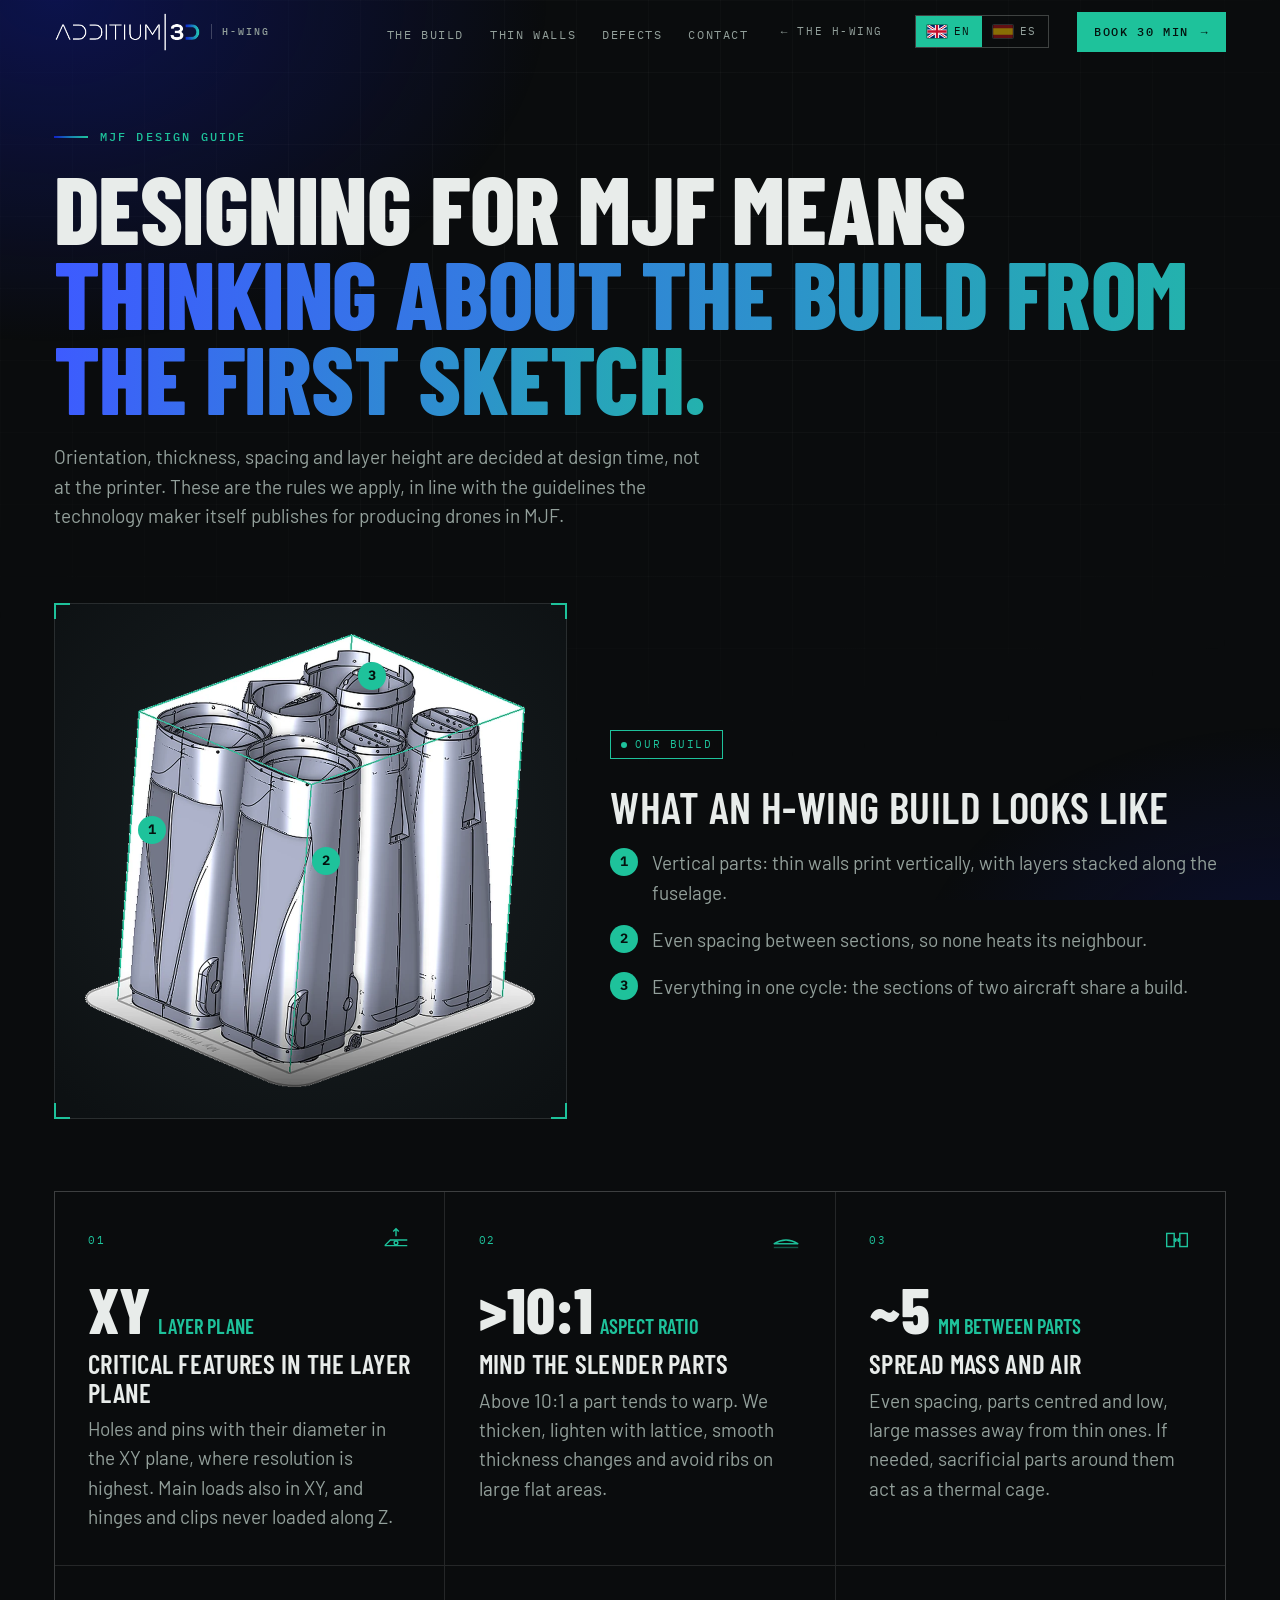
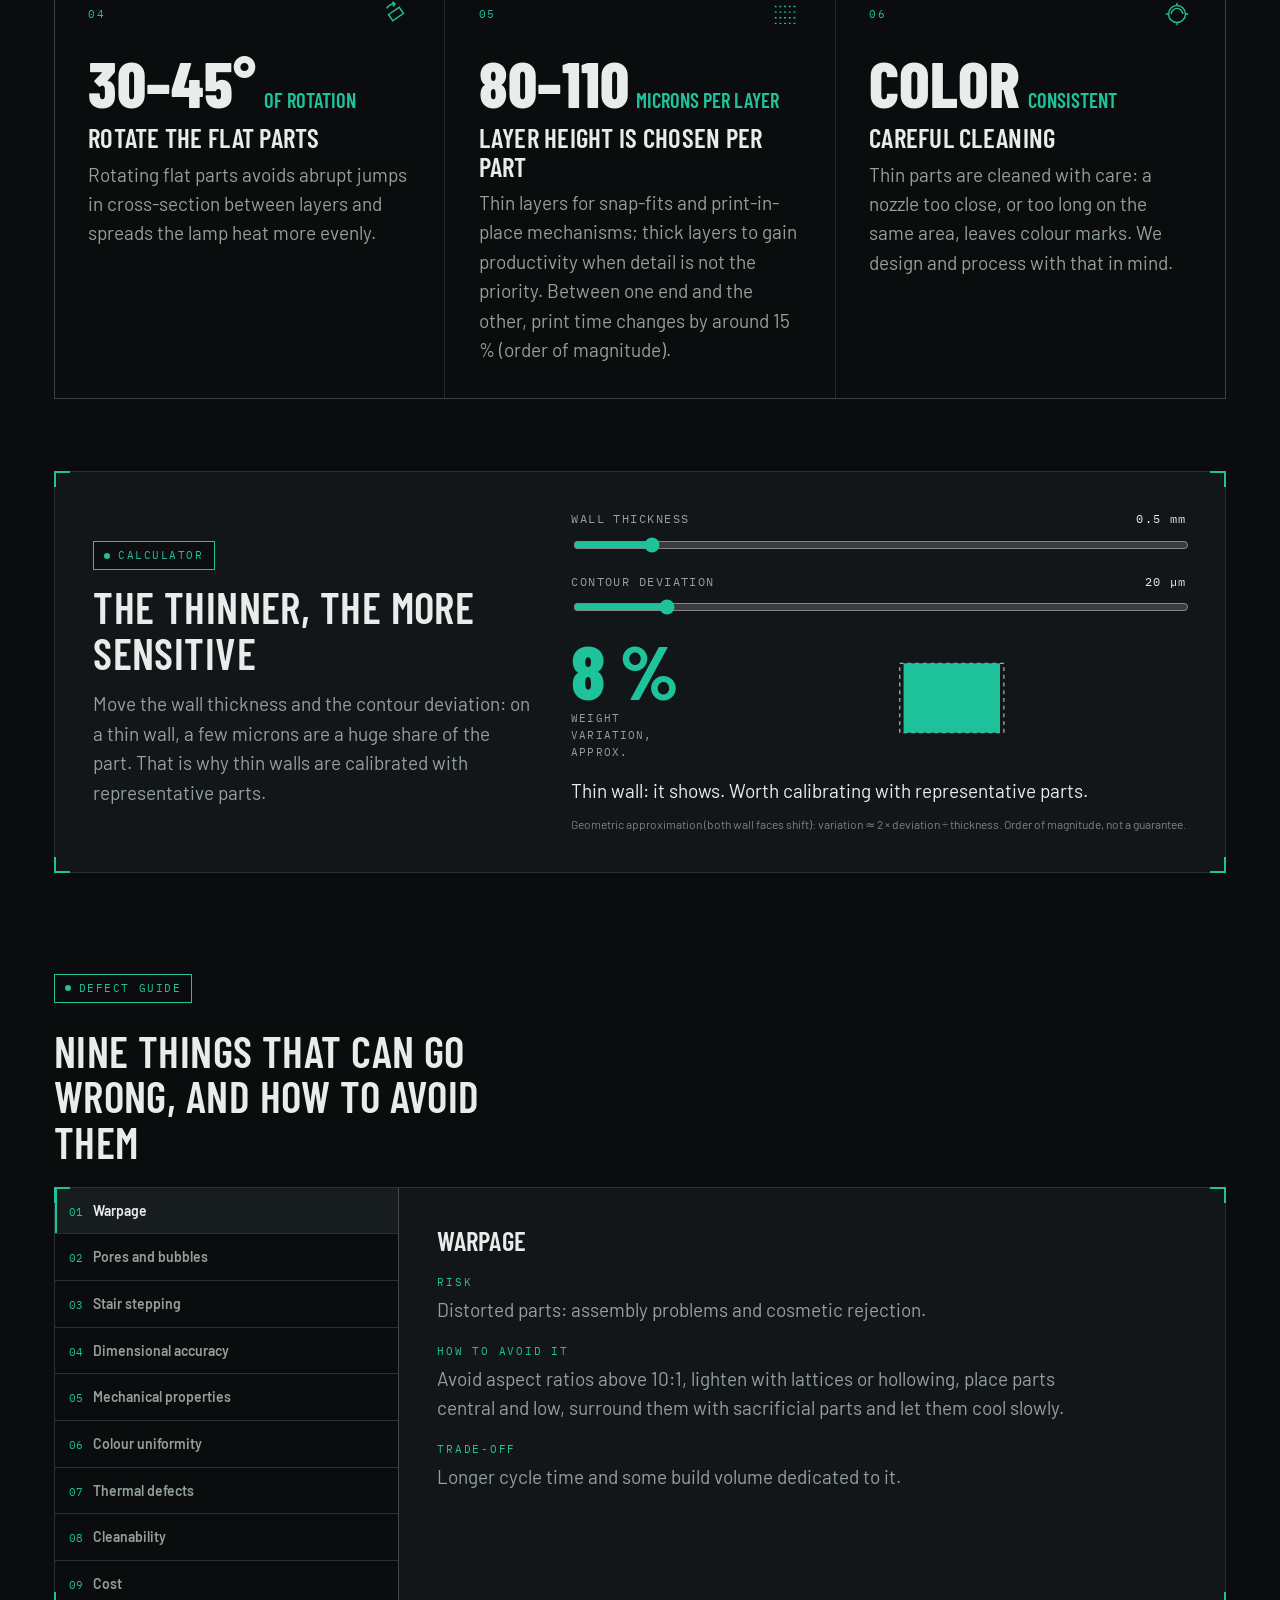
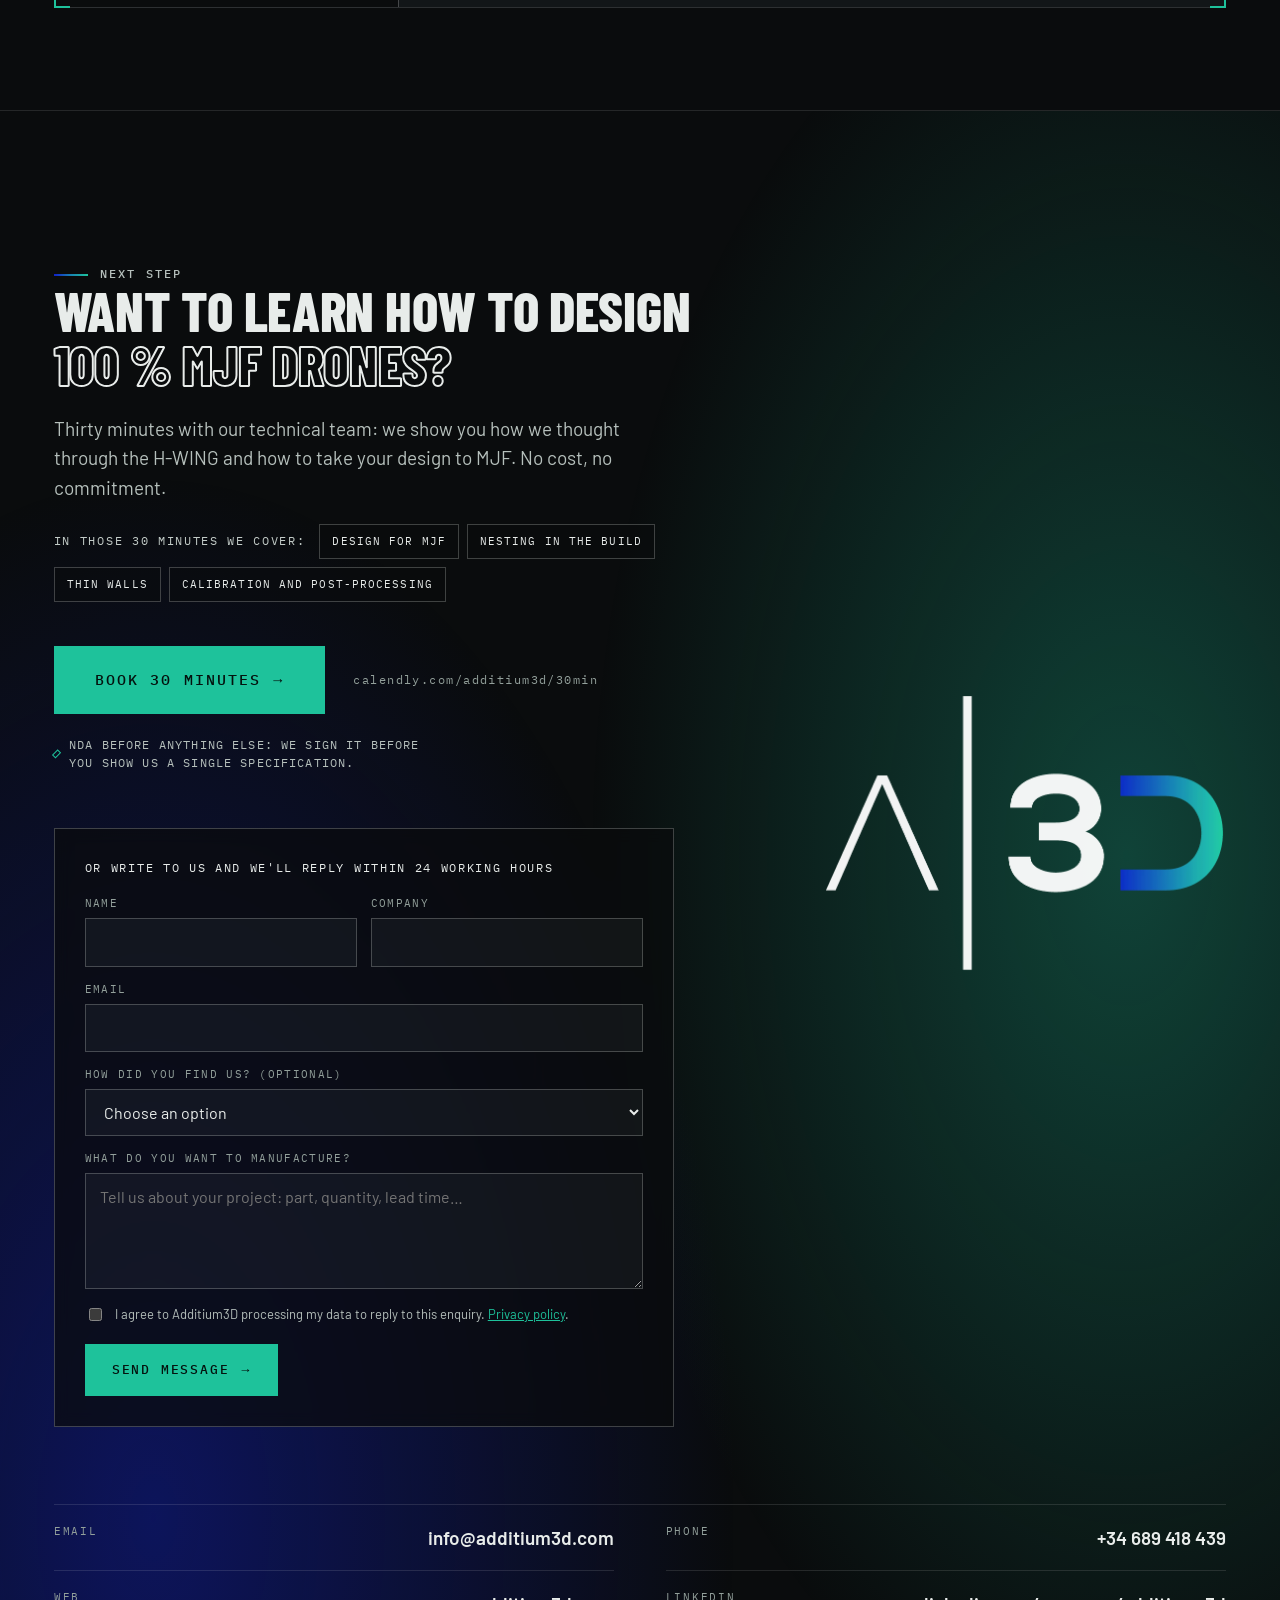
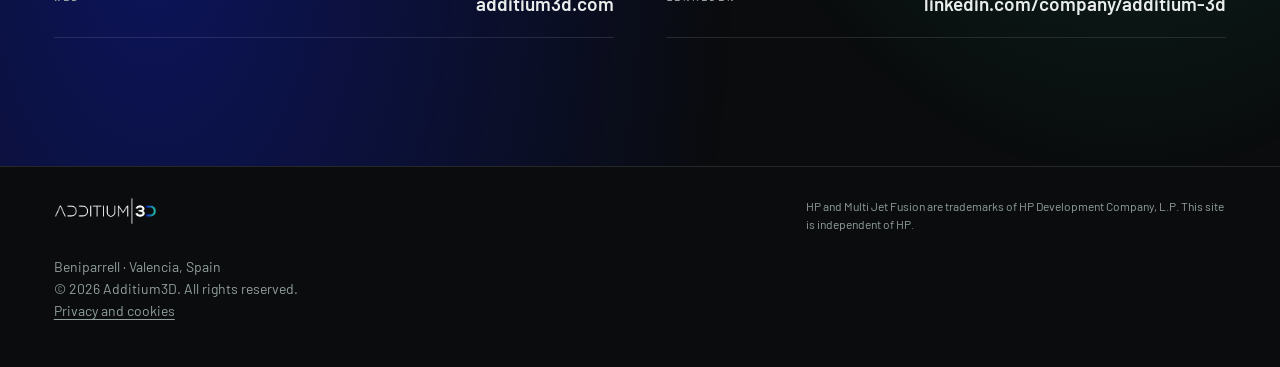
==== commit 03d21547: "Add files via upload" ====
--- a/diseno.html
+++ b/diseno.html
@@ -1,5 +1,5 @@
 <!doctype html>
-<html lang="es">
+<html lang="es" data-t-en="Designing for MJF · Guide | H-WING · Additium3D" data-d-en="Additium3D's MJF design guide: nesting in the build, wall thickness, a sensitivity calculator and the most common defects and how to avoid them.">
 <head>
 <meta charset="utf-8">
 <meta name="viewport" content="width=device-width,initial-scale=1,viewport-fit=cover">
@@ -15,6 +15,8 @@
 <link rel="icon" href="assets/favicon.png" type="image/png">
 <link rel="preload" href="assets/fonts/barlow-condensed-latin-800-normal.woff2" as="font" type="font/woff2" crossorigin>
 <link rel="stylesheet" href="css/styles.css">
+<script>window.plausible=window.plausible||function(){(window.plausible.q=window.plausible.q||[]).push(arguments)}</script>
+<script defer data-domain="dronesmjf.com" src="https://plausible.io/js/script.outbound-links.tagged-events.js"></script>
 </head>
 <body>
 <div class="ambient" aria-hidden="true"></div>
@@ -28,11 +30,12 @@
       <li><a href="#cuba" data-i="dp.nav.cuba">La cuba</a></li>
       <li><a href="#wcalc" data-i="dp.nav.wall">Pared fina</a></li>
       <li><a href="#defectos" data-i="dp.nav.def">Defectos</a></li>
+      <li><a href="#contacto" data-i="nav.contact">Contacto</a></li>
     </ul>
     <a class="back" href="index.html"><span aria-hidden="true">←</span> <span data-i="dp.back">El H-WING</span></a>
     <div class="lang" role="group" aria-label="Idioma / Language">
-      <button type="button" data-lang="es" aria-pressed="true">ES</button>
-      <button type="button" data-lang="en" aria-pressed="false">EN</button>
+      <button type="button" data-lang="en" aria-pressed="true" aria-label="English" title="English"><svg class="flag" viewBox="0 0 60 40" aria-hidden="true"><clipPath id="fg1"><rect width="60" height="40"/></clipPath><g clip-path="url(#fg1)"><rect width="60" height="40" fill="#012169"/><path d="M0 0l60 40M60 0L0 40" stroke="#fff" stroke-width="8"/><path d="M0 0l60 40M60 0L0 40" stroke="#C8102E" stroke-width="3"/><path d="M30 0v40M0 20h60" stroke="#fff" stroke-width="13"/><path d="M30 0v40M0 20h60" stroke="#C8102E" stroke-width="7"/></g></svg><span>EN</span></button>
+      <button type="button" data-lang="es" aria-pressed="false" aria-label="Español" title="Español"><svg class="flag" viewBox="0 0 60 40" aria-hidden="true"><rect width="60" height="40" fill="#AA151B"/><rect y="10" width="60" height="20" fill="#F1BF00"/></svg><span>ES</span></button>
     </div>
     <a class="btn sm primary cta-link" href="https://calendly.com/additium3d/30min" target="_blank" rel="noopener"><span data-i="nav.cta">Reserva 30 min</span> <span class="arr" aria-hidden="true">→</span></a>
   </div>
@@ -239,6 +242,25 @@
         <span class="cta-url">calendly.com/additium3d/30min</span>
       </div>
       <p class="cta-nda rv" style="--d:3" data-i="t.nda">NDA antes que nada: lo firmamos antes de ver tu primera especificación.</p>
+      <form class="cform rv" id="cform" style="--d:3" action="https://formsubmit.co/info@additium3d.com" method="POST" novalidate>
+        <p class="cf-h" data-i="cf.h">O escríbenos y te respondemos en 24 h laborables</p>
+        <div class="cf-grid">
+          <label class="cf-f"><span data-i="cf.name">Nombre</span><input type="text" name="name" autocomplete="name" required></label>
+          <label class="cf-f"><span data-i="cf.company">Empresa</span><input type="text" name="company" autocomplete="organization"></label>
+          <label class="cf-f cf-w"><span data-i="cf.email">Email</span><input type="email" name="email" autocomplete="email" required></label>
+          <label class="cf-f cf-w"><span data-i="cf.how">¿Cómo nos has conocido? (opcional)</span><select name="how" id="cfHow"><option value="" data-i="cf.h0">Elige una opción</option><option value="formnext" data-i="cf.h1">Formnext · stand de HP</option><option value="feria-defensa" data-i="cf.h2">Feria de defensa (FEINDEF u otra)</option><option value="linkedin" data-i="cf.h3">LinkedIn</option><option value="google" data-i="cf.h4">Buscador (Google…)</option><option value="recomendacion" data-i="cf.h5">Recomendación</option><option value="otro" data-i="cf.h6">Otro</option></select></label>
+          <label class="cf-f cf-w"><span data-i="cf.msg">¿Qué quieres fabricar?</span><textarea name="message" rows="4" required data-i-ph="cf.msg.ph" placeholder="Cuéntanos tu proyecto: pieza, cantidad, plazo…"></textarea></label>
+        </div>
+        <input type="text" name="_honey" tabindex="-1" autocomplete="off" aria-hidden="true" style="position:absolute;left:-9999px;opacity:0">
+        <input type="hidden" name="_subject" value="Nueva consulta · dronesmjf.com">
+        <input type="hidden" name="_template" value="table">
+        <input type="hidden" name="_captcha" value="false">
+        <label class="cf-c"><input type="checkbox" name="consent" required><span data-i="cf.consent">Acepto que Additium3D trate mis datos para responder a esta consulta. <a href="privacidad.html" target="_blank" rel="noopener">Política de privacidad</a>.</span></label>
+        <div class="cf-row">
+          <button class="btn primary" type="submit"><span data-i="cf.send">Enviar mensaje</span> <span class="arr" aria-hidden="true">→</span></button>
+          <span class="cf-st" id="cfStatus" role="status" aria-live="polite"></span>
+        </div>
+      </form>
     </div>
     <img class="cta-mark" src="assets/img/logo-mark.webp" width="813" height="564" alt="" aria-hidden="true" loading="lazy">
     <div class="contact rv" style="--d:4">
@@ -254,7 +276,7 @@
 
 <footer>
   <div class="wrap">
-    <div><img class="ft-logo" src="assets/img/logo-full.webp" width="120" height="33" alt="Additium3D" loading="lazy"><br><span data-i="ft.loc">Beniparrell · Valencia</span><br><span data-i="ft.rights">© 2026 Additium3D. Todos los derechos reservados.</span></div>
+    <div><img class="ft-logo" src="assets/img/logo-full.webp" width="120" height="33" alt="Additium3D" loading="lazy"><br><span data-i="ft.loc">Beniparrell · Valencia</span><br><span data-i="ft.rights">© 2026 Additium3D. Todos los derechos reservados.</span><br><a class="ft-priv" href="privacidad.html" data-i="ft.priv">Privacidad y cookies</a></div>
     <small data-i="ft.tm">HP y Multi Jet Fusion son marcas de HP Development Company, L.P. Este sitio es independiente de HP.</small>
   </div>
 </footer>
@@ -270,5 +292,9 @@
 <noscript><style>.rv{opacity:1!important;transform:none!important}.hero h1 .l>span{transform:none!important}.hud-tag{opacity:1!important}.hud .ln{stroke-dashoffset:0!important}</style></noscript>
 <script src="js/i18n.js"></script>
 <script src="js/app.js"></script>
+<script src="js/track.js"></script>
+<script src="js/contact.js"></script>
+<script src="js/nda-text.js"></script>
+<script src="js/gate.js"></script>
 </body>
 </html>
--- a/css/styles.css
+++ b/css/styles.css
@@ -119,8 +119,12 @@
 .menu a:hover,.menu a.on{color:var(--text)}
 .menu a.on::after{content:"";position:absolute;left:0;right:0;bottom:0;height:1px;background:var(--accent)}
 .lang{display:flex;border:1px solid var(--line-2)}
-.lang button{background:transparent;border:0;padding:8px 11px;font-family:var(--f-mono);font-size:11px;letter-spacing:.14em;color:var(--muted);transition:background .25s,color .25s}
+.lang button{display:inline-flex;align-items:center;gap:7px;background:transparent;border:0;padding:7px 11px;cursor:pointer;font-family:var(--f-mono);font-size:11px;letter-spacing:.14em;color:var(--muted);transition:background .25s,color .25s}
 .lang button[aria-pressed="true"]{background:var(--accent);color:var(--accent-ink)}
+.lang .flag{flex:none;width:20px;height:13px;display:block;border-radius:1px;box-shadow:0 0 0 1px rgba(255,255,255,.25);opacity:.55;transition:opacity .25s}
+.lang button[aria-pressed="true"] .flag{opacity:1;box-shadow:0 0 0 1px rgba(0,0,0,.35)}
+.lang button:hover .flag{opacity:1}
+@media (max-width:520px){.lang button{padding:7px 8px;gap:5px}.lang .flag{width:18px;height:12px}}
 .progress{position:absolute;left:0;bottom:-1px;height:2px;width:100%;background:var(--grad);transform:scaleX(var(--sp,0));transform-origin:left;pointer-events:none}
 .menu a{white-space:nowrap}
 @media (min-width:1120px){.menu{display:flex}.brand b{display:block}}
@@ -736,3 +740,94 @@
   .cta-body>p:not(.eyebrow){margin-top:22px}
   .cta-mods{margin:22px 0 26px}
 }
+
+/* ---------- contact form ---------- */
+.cform{margin-top:clamp(34px,5vw,56px);max-width:620px;padding:clamp(20px,3vw,30px);background:rgba(10,12,13,.72);border:1px solid var(--line-2);backdrop-filter:blur(8px);-webkit-backdrop-filter:blur(8px)}
+.cform .cf-h{margin:0 0 18px;font-family:var(--f-mono);font-size:12px;letter-spacing:.14em;text-transform:uppercase;color:var(--text);max-width:none}
+.cf-grid{display:grid;grid-template-columns:1fr 1fr;gap:14px}
+.cf-w{grid-column:1/-1}
+.cf-f{display:flex;flex-direction:column;gap:6px;font-family:var(--f-mono);font-size:11px;letter-spacing:.12em;text-transform:uppercase;color:var(--muted)}
+.cf-f input,.cf-f textarea{font:400 16px/1.4 var(--f-body,inherit);letter-spacing:0;text-transform:none;color:var(--text);background:rgba(232,236,234,.04);border:1px solid var(--line-2);padding:12px 14px;border-radius:0;width:100%;transition:border-color .25s,background .25s}
+.cf-f textarea{resize:vertical;min-height:110px}
+.cf-f input:focus,.cf-f textarea:focus{outline:none;border-color:var(--accent);background:rgba(30,194,155,.06)}
+.cf-c{display:flex;gap:10px;align-items:flex-start;margin-top:16px;font-size:13px;line-height:1.45;color:#b6c0bc;cursor:pointer}
+.cf-c input{margin-top:3px;accent-color:var(--accent);flex:none}
+.cf-row{display:flex;flex-wrap:wrap;align-items:center;gap:14px 20px;margin-top:20px}
+.cf-row .btn{cursor:pointer}
+.cf-row .btn:disabled{opacity:.6;cursor:wait}
+.cf-st{font-family:var(--f-mono);font-size:12px;letter-spacing:.06em;color:var(--muted)}
+.cf-st.ok{color:var(--accent)}
+.cf-st.err{color:#ff8a7a}
+@media (max-width:560px){.cf-grid{grid-template-columns:1fr}}
+
+/* ---------- gate: Fusi + NDA ---------- */
+.gate{position:fixed;inset:0;z-index:400;display:flex;align-items:center;justify-content:center;padding:clamp(10px,2.5vw,32px);background:rgba(4,6,7,.82);backdrop-filter:blur(10px);-webkit-backdrop-filter:blur(10px);animation:gIn .35s var(--ease,ease)}
+.gate[hidden],.gate [hidden]{display:none!important}
+@keyframes gIn{from{opacity:0}to{opacity:1}}
+.gate-card{position:relative;width:min(1040px,100%);max-height:calc(100svh - 20px);overflow:auto;display:grid;grid-template-columns:minmax(0,1fr);background:linear-gradient(160deg,#0f1520,#0a0c0d 60%);border:1px solid var(--line-2);box-shadow:0 30px 120px rgba(0,0,0,.6);animation:gUp .5s var(--ease,ease)}
+@keyframes gUp{from{transform:translateY(24px);opacity:0}to{transform:none;opacity:1}}
+.gate-x{position:absolute;top:10px;right:10px;z-index:3;width:40px;height:40px;background:transparent;border:1px solid var(--line-2);color:var(--text);font-size:16px;cursor:pointer}
+.gate-x:hover{border-color:var(--accent);color:var(--accent)}
+.gate-fusi{position:relative;padding:clamp(18px,3vw,34px) clamp(18px,3vw,34px) 0;display:flex;flex-direction:column;align-items:center;justify-content:flex-end;background:radial-gradient(ellipse 80% 60% at 50% 100%,rgba(30,196,156,.22),transparent 70%)}
+.gf-svg{width:min(260px,52vw);height:auto;display:block;overflow:visible}
+.gate-bubble{position:relative;align-self:stretch;margin:0 0 18px;padding:14px 16px;background:#f3f5f8;color:#12161d;font-family:"Fredoka",ui-rounded,system-ui,sans-serif;font-weight:500;font-size:clamp(15px,1.4vw,18px);line-height:1.3;border-radius:18px;text-align:center;min-height:3.2em}
+.gate-bubble::after{content:"";position:absolute;left:50%;bottom:-10px;width:20px;height:20px;background:#f3f5f8;transform:translateX(-50%) rotate(45deg);border-radius:3px}
+.gate-bubble.pop{animation:gPop .45s cubic-bezier(.2,1.4,.4,1)}
+@keyframes gPop{from{transform:scale(.8);opacity:0}to{transform:none;opacity:1}}
+.gate-main{padding:clamp(22px,3.4vw,44px)}
+.gate-main .eyebrow{margin-bottom:12px}
+.gate-h{font-family:var(--f-display);font-weight:800;text-transform:uppercase;line-height:.98;letter-spacing:.005em;font-size:clamp(30px,4.2vw,52px);margin:0 0 18px;outline:none;padding-right:44px}
+.gate-h.sm{font-size:clamp(26px,3.2vw,38px)}
+.gate-h em{font-style:normal;color:var(--accent)}
+.gate-p,.gate-hint{color:#b6c0bc;margin:0 0 6px;max-width:58ch;font-size:clamp(15px,1.1vw,17px)}
+.gate-note{margin:18px 0 0;font-family:var(--f-mono);font-size:11.5px;letter-spacing:.06em;color:var(--muted)}
+.gate-cols{display:grid;gap:14px;grid-template-columns:minmax(0,1fr);margin-top:6px}
+.gate-col{border:1px solid var(--line-2);padding:16px 18px;background:rgba(232,236,234,.03)}
+.gate-col h3{margin:0 0 10px;font-family:var(--f-mono);font-weight:500;font-size:12px;letter-spacing:.18em;text-transform:uppercase}
+.gate-col.yes h3{color:var(--accent)}.gate-col.yes{border-color:rgba(30,194,155,.45)}
+.gate-col.no h3{color:#ff8a7a}.gate-col.no{border-color:rgba(255,138,122,.4)}
+.gate-col ul{list-style:none;margin:0;padding:0;display:grid;gap:10px}
+.gate-col li{display:flex;gap:10px;align-items:flex-start;font-size:clamp(14px,1vw,15.5px);line-height:1.4;color:#d5dcd9;opacity:0;transform:translateX(-14px);animation:gLi .55s cubic-bezier(.2,1.2,.4,1) forwards;animation-delay:calc(var(--i)*.28s + .35s)}
+.gate-col .ic{flex:none;width:22px;height:22px;border-radius:50%;display:grid;place-items:center;font-size:12px;font-weight:700;margin-top:1px}
+.gate-col.yes .ic{background:var(--accent);color:var(--accent-ink)}
+.gate-col.no .ic{background:#ff8a7a;color:#2b0904}
+@keyframes gLi{to{opacity:1;transform:none}}
+.gate-act{display:flex;flex-wrap:wrap;gap:12px;margin-top:24px}
+.gate-act .btn{cursor:pointer;text-decoration:none}
+.gate-act .btn:disabled{opacity:.6;cursor:wait}
+.gate-doc{height:clamp(170px,30svh,280px);overflow:auto;border:1px solid var(--line-2);background:rgba(232,236,234,.04);padding:14px 16px;font-size:13px;line-height:1.5;color:#cfd7d3;margin:10px 0 16px}
+.gate-doc h3{font-family:var(--f-display);text-transform:uppercase;font-size:20px;margin:0 0 10px;color:var(--text)}
+.gate-doc h4{font-family:var(--f-mono);font-size:11.5px;letter-spacing:.12em;margin:14px 0 6px;color:var(--accent)}
+.gate-doc p{margin:0 0 8px;max-width:none;color:inherit}
+.gate-doc p.li{padding-left:18px}
+.gate-lbl{font-family:var(--f-mono);font-size:11px;letter-spacing:.12em;text-transform:uppercase;color:var(--muted);display:block;margin-bottom:6px}
+.gate-pad{background:#fff;border:1px solid var(--line-2);height:150px;touch-action:none}
+.gate-pad canvas{width:100%;height:100%;display:block;cursor:crosshair;touch-action:none}
+.gate-lnk{background:none;border:0;color:var(--accent);font-family:var(--f-mono);font-size:11.5px;letter-spacing:.08em;text-transform:uppercase;padding:8px 0;cursor:pointer;text-decoration:underline}
+.gate-sigbox{margin-bottom:14px}
+.gate .cf-f{margin-bottom:0}
+.gate .cf-c{margin-top:12px}
+.gate .cf-st{margin:12px 0 0;min-height:1em}
+@media (min-width:860px){
+  .gate-card[data-step="info"],.gate-card[data-step="nda"],.gate-card[data-step="done"]{grid-template-columns:minmax(220px,300px) minmax(0,1fr)}
+  .gate-cols{grid-template-columns:1fr 1fr}
+  .gate-fusi{border-right:1px solid var(--line)}
+}
+@media (max-width:859px){.gf-svg{width:min(150px,38vw)}.gate-fusi{flex-direction:row;align-items:flex-end;gap:14px;padding-bottom:0}.gate-bubble{flex:1;margin-bottom:26px;font-size:14px}.gate-bubble::after{left:auto;right:-8px;bottom:18px;transform:rotate(45deg)}}
+@media (prefers-reduced-motion:reduce){.gate,.gate-card,.gate-bubble.pop{animation:none}.gate-col li{animation:none;opacity:1;transform:none}}
+
+.ft-priv{color:var(--muted);text-decoration:underline;text-underline-offset:3px}.ft-priv:hover{color:var(--accent)}
+.cf-c a,.gate .cf-c a{color:var(--accent)}
+.legal{padding:calc(var(--nav-h) + 6vh) 0 clamp(60px,8vw,110px)}
+.legal .wrap{max-width:860px}
+.legal h1{font-family:var(--f-display);font-weight:800;text-transform:uppercase;font-size:clamp(40px,6vw,76px);line-height:.95;margin:0 0 10px}
+.legal h2{font-family:var(--f-mono);font-weight:500;font-size:13px;letter-spacing:.16em;text-transform:uppercase;color:var(--accent);margin:34px 0 8px}
+.legal p,.legal li{color:#c5cdc9;max-width:70ch}
+.legal ul{padding-left:20px}
+.legal .upd{font-family:var(--f-mono);font-size:12px;color:var(--muted);letter-spacing:.08em}
+.legal a{color:var(--accent)}
+html[lang="es"] .p-en{display:none}html:not([lang="es"]) .p-es{display:none}
+
+.cf-f select{font:400 16px/1.4 var(--f-body,inherit);letter-spacing:0;text-transform:none;color:var(--text);background:rgba(232,236,234,.04);border:1px solid var(--line-2);padding:12px 14px;border-radius:0;width:100%;appearance:auto}
+.cf-f select:focus{outline:none;border-color:var(--accent)}
+.cf-f select option{background:#0f1520;color:#e8ecea}
